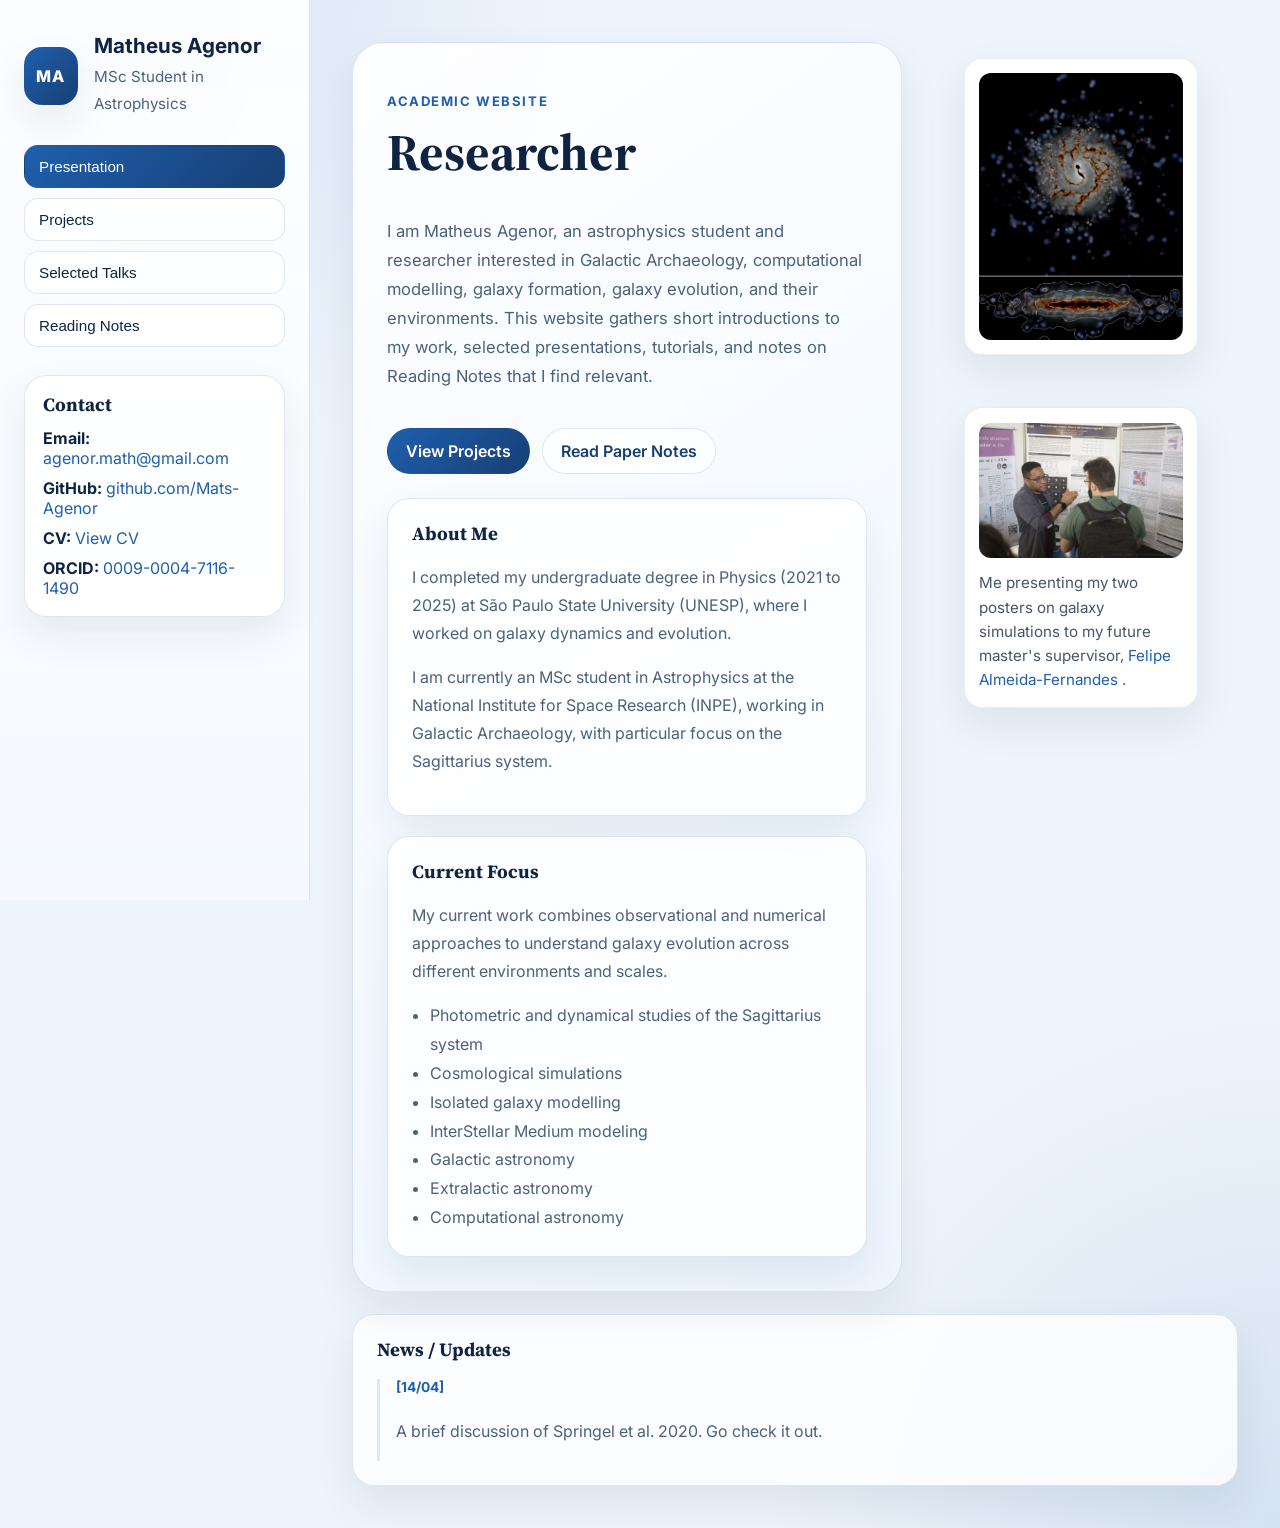
==== index.html @ 6c645b4c "index.html" ====
<!DOCTYPE html>

<html lang="en">
<head>
<meta charset="utf-8"/>
<meta content="width=device-width, initial-scale=1.0" name="viewport"/>
<title>Matheus Agenor | My Website</title>
<meta content="Academic website of Matheus Agenor: research, projects, talks, tutorials, and paper notes." name="description"/>
<link href="https://fonts.googleapis.com" rel="preconnect"/>
<link crossorigin="" href="https://fonts.gstatic.com" rel="preconnect"/>
<link href="https://fonts.googleapis.com/css2?family=Inter:wght@400;500;600;700;800&amp;family=Source+Serif+4:wght@500;600;700&amp;display=swap" rel="stylesheet"/>
<link href="style.css" rel="stylesheet"/>
<style>
    .home-figure-stack {
      display: grid;
      gap: 1.25rem;
      align-content: start;
    }

    .feature-figure {
      background: #ffffff;
      border: 1px solid rgba(15, 23, 42, 0.08);
      border-radius: 18px;
      padding: 0.9rem;
      box-shadow: 0 16px 40px rgba(15, 23, 42, 0.08);
    }

    .feature-figure img,
    .paper-figure img {
      width: 100%;
      height: auto;
      display: block;
      border-radius: 12px;
    }

    .feature-figure figcaption,
    .paper-figure figcaption {
      margin-top: 0.8rem;
      font-size: 0.95rem;
      line-height: 1.6;
      color: #475569;
    }

    .feature-figure strong,
    .paper-figure strong {
      color: #0f172a;
    }

    .card-stack {
      display: grid;
      gap: 1.25rem;
      margin-top: 1.5rem;
    }

    .hero {
      align-items: start;
    }

    .hero-text {
      display: grid;
      align-content: start;
    }

    .paper-figure {
      margin: 1rem 0 1.5rem 0;
      background: #ffffff;
      border: 1px solid rgba(15, 23, 42, 0.08);
      border-radius: 18px;
      padding: 0.9rem;
    }

    .paper-note-grid {
      display: grid;
      gap: 1rem;
      margin-top: 1rem;
    }

    .paper-note-grid .mini-note {
      padding: 1rem 1.1rem;
      border-radius: 16px;
      background: #f8fafc;
      border: 1px solid rgba(15, 23, 42, 0.08);
    }

    .paper-note-grid .mini-note h4 {
      margin-bottom: 0.35rem;
      font-size: 1rem;
    }

    .reading-queue {
      margin-top: 1.5rem;
      padding: 1.2rem 1.25rem;
      border-radius: 18px;
      background: #f8fafc;
      border: 1px solid rgba(15, 23, 42, 0.08);
    }

    .reading-queue ul {
      margin: 0.75rem 0 0 1.15rem;
    }

    .reading-queue li + li {
      margin-top: 0.45rem;
    }

    @media (max-width: 960px) {
      .home-figure-stack {
        margin-top: 1.5rem;
      }
    }
  
    .paper-figure {
      margin: 1rem auto 1.5rem;
      max-width: 50%;
    }

    .paper-figure img {
      width: 100%;
      height: auto;
      display: block;
    }

    .paper-figure figcaption {
      margin-top: 0.55rem;
      font-size: 0.83rem;
      color: var(--muted);
      line-height: 1.55;
    }

    @media (max-width: 900px) {
      .paper-figure {
        max-width: 100%;
      }
    }
</style>
</head>
<body>
<div class="site-shell">
<aside class="sidebar">
<div class="brand">
<div class="brand-mark">MA</div>
<div>
<h1>Matheus Agenor</h1>
<p class="tagline">MSc Student in Astrophysics</p>
</div>
</div>
<nav aria-label="Primary navigation" class="side-nav">
<button class="nav-link active" data-tab="home">Presentation</button>
<button class="nav-link" data-tab="projects">Projects</button>
<button class="nav-link" data-tab="talks">Selected Talks</button>
<!--
        <button class="nav-link" data-tab="tutorials">Tutorials</button>
        -->
<button class="nav-link" data-tab="Reading Notes">Reading Notes</button>
</nav>
<div class="sidebar-card">
<h3>Contact</h3>
<ul class="contact-list">
<li>
<strong>Email:</strong>
<a href="mailto:agenor.math@gmail.com">agenor.math@gmail.com</a>
</li>
<li>
<strong>GitHub:</strong>
<a href="https://github.com/Mats-Agenor" rel="noopener" target="_blank">github.com/Mats-Agenor</a>
</li>
<li>
<strong>CV:</strong>
<a href="https://drive.google.com/file/d/1F6uB24o6xT7NnqEJnRYLuzPEm368gAFy/view?usp=drive_link" rel="noopener" target="_blank">
              View CV
            </a>
</li>
<li>
<strong>ORCID:</strong>
<a href="https://orcid.org/0009-0004-7116-1490" rel="noopener" target="_blank">
              0009-0004-7116-1490
            </a>
</li>
</ul>
</div>
</aside>
<main class="content">
<section class="tab-panel active" id="home">
<div class="hero">
<div class="hero-text">
<p class="eyebrow">Academic Website</p>
<h2>Researcher</h2>
<p class="lead">
              I am Matheus Agenor, an astrophysics student and researcher interested in Galactic
              Archaeology, computational modelling, galaxy formation, galaxy evolution, and their
              environments. This website gathers short introductions to my work, selected
              presentations, tutorials, and notes on Reading Notes that I find relevant.
            </p>
<div class="hero-actions">
<a class="button" href="#projects-anchor">View Projects</a>
<a class="button secondary" href="#Reading Notes-anchor">Read Paper Notes</a>
</div>
<div class="card-stack">
<article class="card">
<h3>About Me</h3>
<p>
                  I completed my undergraduate degree in Physics (2021 to 2025) at São Paulo State
                  University (UNESP), where I worked on galaxy dynamics and evolution.
                </p>
<p>
                  I am currently an MSc student in Astrophysics at the National Institute for Space
                  Research (INPE), working in Galactic Archaeology, with particular focus on the
                  Sagittarius system.
                </p>
</article>
<article class="card">
<h3>Current Focus</h3>
<p>
                  My current work combines observational and numerical approaches to understand galaxy
                  evolution across different environments and scales.
                </p>
<ul class="bullet-list">
<li>Photometric and dynamical studies of the Sagittarius system</li>
<li>Cosmological simulations</li>
<li>Isolated galaxy modelling</li>
<li>InterStellar Medium modeling</li>
<li>Galactic astronomy</li>
<li>Extralactic astronomy</li>
<li>Computational astronomy</li>
</ul>
</article>
</div>
</div>
<div aria-label="Featured paper figures" class="home-figure-stack">
<figure class="feature-figure">
<img alt="Presentation at a scientific event." src="exibicao.png"/>
</figure>
<figure class="feature-figure">
<img alt="Presenting posters on galaxy simulations." src="eu.jpeg"/>
<figcaption>
                Me presenting my two posters on galaxy simulations to my future master's supervisor,
                <a href="https://www.astrofelipe.com/index.html" rel="noopener" target="_blank">
                  Felipe Almeida-Fernandes
                </a>.
              </figcaption>
</figure>
</div>
</div>
<article class="card full">
<h3>News / Updates</h3>
<div class="timeline">
<div class="timeline-item">
<span class="timeline-date">[14/04]</span>
<p>A brief discussion of Springel et al. 2020. Go check it out.</p>
</div>
</div></article>
</section>
<section class="tab-panel" id="projects">
<div class="section-header" id="projects-anchor">
<p class="eyebrow">Research Portfolio</p>
<h2>Projects</h2>
<p>Each project opens into a text block with a short explanation, methods, and goals.</p>
</div>
<div class="accordion">
<button class="accordion-toggle">
<span>NEW_ISM: modular ISM / star formation / feedback path</span>
<span class="plus">+</span>
</button>
<div class="accordion-panel">
<p>
              A modular implementation path for interstellar medium physics, star formation, and
              stellar feedback in large hydrodynamical simulation codes. The goal is to preserve
              legacy models while enabling a cleaner, physically motivated, and production-style
              alternative path.
            </p>
<p>
              This project involves code architecture, snapshot I/O design, chemistry and cooling
              backends, timestep consistency, MPI-safe workflows, and validation against controlled
              physical tests.
            </p>
</div>
<button class="accordion-toggle">
<span>Galaxy interaction analysis in simulations</span>
<span class="plus">+</span>
</button>
<div class="accordion-panel">
<p>
              This project focuses on the direct comparison of galaxy interactions in cosmological
              and idealized simulations, with emphasis on how orbital configuration, gas content,
              and subgrid prescriptions affect star formation histories and structural evolution.
            </p>
</div>
<button class="accordion-toggle">
<span>Photometric and chemo-dynamical study of Sagittarius</span>
<span class="plus">+</span>
</button>
<div class="accordion-panel">
<p>
              This research investigates the Sagittarius system through photometric and dynamical
              methods, connecting stellar populations, chemical trends, and orbital evolution in
              order to better understand the assembly history of the Milky Way.
            </p>
</div>
</div>
</section>
<section class="tab-panel" id="talks">
<div class="section-header">
<p class="eyebrow">Communication</p>
<h2>Selected Talks &amp; Presentations</h2>
<p>Some selected presentations related to galaxy dynamics, simulations, and astrophysical modelling.</p>
</div>
<div class="talks-list">
<article class="talk-card">
<div class="talk-meta">[2025] · [Galaxy Memoirs: Inferring their past from their present]</div>
<h3>Comparison of dark matter profiles in HSB and LSB galaxies</h3>
<p>
              In this work, I studied how dark matter is distributed in the centres of LSB and HSB
              galaxies by comparing core-cusp profiles using rotation curves and Bayesian evidence.
            </p>
</article>
<article class="talk-card">
<div class="talk-meta">[2025] · [XLVIII Reunião Anual da Sociedade Astronômica Brasileira]</div>
<h3>Minor and major mergers: When is star formation triggered?</h3>
<p>
              In this work, we performed N-body + hydro simulations seeking to isolate which
              parameters in galaxy interactions impact the star formation history, comparing
              cosmological and idealized simulations with an effective subgrid model.
            </p>
</article>
<article class="talk-card">
<div class="talk-meta">[2025] · [XLVIII Reunião Anual da Sociedade Astronômica Brasileira]</div>
<h3>Study of the Dynamic Evolution of Comet 12P/Pons-Brooks</h3>
<p>
              In this work, we simulated the orbital evolution of comet 12P, seeking to analyse
              its close encounters and isolate the chaotic behaviour associated with the dynamical system.
            </p>
</article>
<article class="talk-card">
<div class="talk-meta">[2025] · [Course]</div>
<h3>Numerical Simulations in Astrophysics</h3>
<p>
              Lectures given on the use of numerical integrators such as RK4, Leapfrog, and IAS15
              in dynamical N-body simulations applied to the Solar System and galaxies.
            </p>
</article>
</div>
</section>
<!--
      <section id="tutorials" class="tab-panel">
        <div class="section-header">
          <p class="eyebrow">Resources</p>
          <h2>Tutorials</h2>
          <p>The tutorial section includes sub-tabs so you can organize material by code or topic.</p>
        </div>

        <div class="subtabs" aria-label="Tutorial categories">
          <button class="subtab-link active" data-subtab="gadget">GADGET</button>
          <button class="subtab-link" data-subtab="arepo">Arepo</button>
          <button class="subtab-link" data-subtab="swift">SWIFT</button>
          <button class="subtab-link" data-subtab="analysis">Analysis</button>
        </div>

        <div class="subtab-panel active" id="gadget">
          <div class="tutorial-grid">
            <article class="card">
              <h3>Compiling GADGET-4</h3>
              <p>
                Add a concise guide on dependencies, compilation flags, MPI/HDF5 setup, and common build errors.
              </p>
            </article>
            <article class="card">
              <h3>IC for GADGET-4</h3>
              <p>
                Use this space to document how to use galstep to generate ICs for GADGET-4.
              </p>
            </article>
            <article class="card">
              <h3>Running a simulation</h3>
              <p>
                Use this space to document how to configure a minimal <code>param.txt</code> for GADGET-4.
              </p>
            </article>
          </div>
        </div>

        <div class="subtab-panel" id="arepo">
          <div class="tutorial-grid">
            <article class="card">
              <h3>Compiling Arepo</h3>
              <p>
                Add a concise guide on dependencies, compilation flags, MPI/HDF5 setup, and common build errors.
              </p>
            </article>
            <article class="card">
              <h3>IC for Arepo</h3>
              <p>
                Use this space to document how to use galstep to generate or modify ICs for Arepo.
              </p>
            </article>
            <article class="card">
              <h3>Running a simulation</h3>
              <p>
                Use this space to document how to configure a minimal <code>param.txt</code> for Arepo.
              </p>
            </article>
          </div>
        </div>

        <div class="subtab-panel" id="swift">
          <div class="tutorial-grid">
            <article class="card">
              <h3>Compiling SWIFT</h3>
              <p>
                Add a concise guide on dependencies, compilation flags, MPI/HDF5 setup, and common build errors.
              </p>
            </article>
            <article class="card">
              <h3>IC for SWIFT</h3>
              <p>
                Use this space to document how to use galstep to generate ICs for SWIFT.
              </p>
            </article>
            <article class="card">
              <h3>Running a simulation</h3>
              <p>
                Use this space to document how to configure a minimal <code>param.yml</code> for SWIFT.
              </p>
            </article>
          </div>
        </div>

        <div class="subtab-panel" id="analysis">
          <div class="tutorial-grid">
            <article class="card">
              <h3>Scientific plotting and diagnostics</h3>
              <p>
                Add practical notes on generating figures, validating outputs, and organizing reproducible analysis pipelines.
              </p>
            </article>
            <article class="card">
              <h3>Working with HDF5 snapshots</h3>
              <p>
                Use this area for inspection scripts, common pitfalls, and data model notes.
              </p>
            </article>
            <article class="card">
              <h3>Working with TNG simulations</h3>
              <p>
                Use this area for inspection scripts, common pitfalls, and data model notes.
              </p>
            </article>
          </div>
        </div>
      </section>
-->


<section class="tab-panel" id="Reading Notes">
  <div class="section-header" id="Reading Notes-anchor">
    <p class="eyebrow">Reading Notes</p>
    <h2>Reading Notes</h2>
    <p>
      Here I keep short notes on Reading Notes that are especially relevant to my work in
      computational astrophysics, galaxy formation, and numerical methods. The list
      starts with the most recent Reading Notes and moves downward toward the older
      foundations they build on.
    </p>
  </div>

  <div class="blog-list">

    <article class="blog-card" id="paper-jahn-2021">
      <div class="blog-date">October 2021</div>
      <h3>Real and Counterfeit Cores: How Feedback Expands Halos and Disrupts Tracers of Inner Gravitational Potential in Dwarf Galaxies</h3>
      <p class="paper-ref">
        <a href="https://arxiv.org/abs/2110.00142" target="_blank" rel="noopener">arXiv:2110.00142</a>
      </p>
      <p>
        This is one of the clearest Reading Notes in this reading list for separating agreement in
        broad galaxy-scale observables from fidelity to the actual baryonic cycle operating in
        the inner halo. Using idealized dwarf-galaxy simulations with the moving-mesh code
        AREPO, the authors show that the SMUGGLE model can generate dark-matter cores,
        whereas runs based on the older <a href="#paper-sh03-2002">Springel &amp; Hernquist (2003)</a>
        effective model remain cuspy under the same initial conditions. The main value of the
        paper is that it does not reduce the comparison to a simple “better versus worse”
        statement; instead, it asks which physical ingredients are required for a bursty,
        time-variable baryonic cycle capable of modifying the central potential.
      </p>
      <figure class="paper-figure">
        <img src="jahn2021_fig3.png" alt="Jahn et al. 2021 figure showing core diagnostics and star-formation history.">
        <figcaption>
          A representative diagnostic from Jahn et al. (2021), combining inner-slope evolution,
          core-size indicators, and star-formation history to show why stellar tracers do not
          provide a trivial one-to-one signature of cusp-core transformation.
        </figcaption>
      </figure>
      <p>
        Read after <a href="#paper-marinacci-2019">Marinacci et al. (2019)</a>,
        <a href="#paper-vogelsberger-2013">Vogelsberger et al. (2013)</a>, and
        <a href="#paper-sh03-2002">SH03</a>, this paper makes a methodological point that is
        highly relevant for subgrid work: reproducing some integrated observables does not by
        itself guarantee that the unresolved ISM and feedback cycle are being represented with
        the physical detail required for questions such as halo-core formation.
      </p>
      <a class="text-link" href="https://arxiv.org/abs/2110.00142" target="_blank" rel="noopener">Read paper</a>
    </article>

    <article class="blog-card" id="paper-gadget4-2021">
      <div class="blog-date">August 2021</div>
      <h3>Simulating Cosmic Structure Formation with the GADGET-4 Code</h3>
      <p class="paper-ref">
        <a href="https://arxiv.org/abs/2010.03567" target="_blank" rel="noopener">arXiv:2010.03567</a>
      </p>
      <p>
        GADGET-4 is best read as the modern public synthesis of the long GADGET lineage. The
        paper is not only about performance or software engineering; it also consolidates
        developments in gravity, adaptivity, time integration, parallelization, and
        hydrodynamics that emerged over nearly two decades of community use. In that sense, it
        functions both as a code paper and as a historical summary of how numerical priorities
        changed as simulations became larger and physically more ambitious.
      </p>
      <figure class="paper-figure">
        <img src="gadget4_2021_fig57.png" alt="GADGET-4 benchmark figure from the Santa Barbara cluster comparison.">
        <figcaption>
          The Santa Barbara cluster benchmark is a meaningful figure to keep because it connects
          the modern code to one of the classic community validation tests in computational
          cosmology.
        </figcaption>
      </figure>
      <p>
        In dialogue with <a href="#paper-hopkins-psph-2012">Hopkins (2012)</a>,
        <a href="#paper-gadget2-2005">GADGET-2 (2005)</a>, and
        <a href="#paper-gadget-2001">GADGET (2001)</a>, the paper is especially interesting
        because it preserves continuity with the traditional SPH lineage while also absorbing
        lessons from later critiques of mixing and contact discontinuities. For anyone working
        with public simulation codes, GADGET-4 is therefore important both technically and
        conceptually.
      </p>
      <a class="text-link" href="https://arxiv.org/abs/2010.03567" target="_blank" rel="noopener">Read paper</a>
    </article>

    <article class="blog-card" id="paper-arepo-public-2020">
      <div class="blog-date">May 2020</div>
      <h3>The Arepo Public Code Release</h3>
      <p class="paper-ref">
        <a href="https://arxiv.org/abs/1909.04667" target="_blank" rel="noopener">arXiv:1909.04667</a>
      </p>
      <p>
        This paper matters less because it introduces a new physical ingredient and more because
        it turns an influential numerical framework into a documented public platform. AREPO had
        already become central to methodological discussions after the original moving-mesh
        paper, but the public release changes the status of the method from a reference in the
        literature to a tool that can actually be adopted, tested, compared, and extended by a
        wider community.
      </p>
      <figure class="paper-figure">
        <img src="arepo_public_2020_fig2.png" alt="Diagram of the Voronoi mesh in a single domain and its connections to neighboring domains.">
        <figcaption>
          The main revolution introduced by AREPO is the use of a moving mesh, in which the domain 
          is discretized into Voronoi cells constructed from a Delaunay triangulation. 
          This approach naturally combines the advantages of Eulerian methods, such as good shock capture and spatial resolution,
          with Lagrangian properties, such as adaptivity and flow tracking.
        </figcaption>
      </figure>
      <p>
        Read after <a href="#paper-marinacci-2019">Marinacci et al. (2019)</a>,
        <a href="#paper-vogelsberger-2013">Vogelsberger et al. (2013)</a>, and
        <a href="#paper-arepo-movingmesh-2009">AREPO (2009)</a>, this paper marks the
        maturation of the moving-mesh program from numerical proposal to public research
        infrastructure. It is also an important counterpoint to the public GADGET lineage
        represented by <a href="#paper-gadget2-2005">GADGET-2</a>.
      </p>
      <a class="text-link" href="https://arxiv.org/abs/1909.04667" target="_blank" rel="noopener">Read paper</a>
    </article>

    <article class="blog-card" id="paper-marinacci-2019">
      <div class="blog-date">September 2019</div>
      <h3>Simulating the Interstellar Medium and Stellar Feedback on a Moving Mesh: Implementation and Isolated Galaxies</h3>
      <p class="paper-ref">
        <a href="https://arxiv.org/abs/1905.08806" target="_blank" rel="noopener">arXiv:1905.08806</a>
      </p>
      <p>
        This paper is especially useful because it separates two questions that are often mixed
        together in discussions of subgrid models. The first is whether a model reproduces broad
        integrated observables such as stellar-mass growth and the global star-formation
        history. The second is whether it generates an interstellar medium whose structure,
        phase distribution, and feedback cycle look physically plausible. Marinacci et al. show
        clearly that these two issues are related, but not equivalent.
      </p>
      <figure class="paper-figure">
        <img src="marinacci-2019-fig9.png" alt="Marinacci et al. 2019 comparison of ISM morphology in explicit-feedback and SH03 runs.">
        <figcaption>
          One of the most informative comparisons in the paper: the explicit-feedback model
          produces a far more structured and vertically extended ISM than the SH03 run, with
          cavities, fountains, and a much less artificially smooth gas distribution.
        </figcaption>
      </figure>
      <p>
        Read after <a href="#paper-vogelsberger-2013">Vogelsberger et al. (2013)</a>,
        <a href="#paper-hopkins-psph-2012">Hopkins (2012)</a>,
        <a href="#paper-dalla-vecchia-schaye-2012">Dalla Vecchia &amp; Schaye (2012)</a>,
        <a href="#paper-arepo-movingmesh-2009">AREPO (2009)</a>, and
        <a href="#paper-sh03-2002">SH03</a>, this paper becomes a particularly strong reference
        for the distinction between effective regulation and realistic ISM structure. A galaxy
        may evolve reasonably at the integrated level while still representing the unresolved
        gas cycle in a very different physical manner.
      </p>
      <a class="text-link" href="https://arxiv.org/abs/1905.08806" target="_blank" rel="noopener">Read paper</a>
    </article>

    <article class="blog-card" id="paper-lupi-2018">
      <div class="blog-date">August 2018</div>
      <h3>H2 Chemistry in Galaxy Simulations: an Improved Supernova Feedback Model</h3>
      <p class="paper-ref">
        <a href="https://arxiv.org/abs/1808.10184" target="_blank" rel="noopener">arXiv:1808.10184</a>
      </p>
      <p>
        This paper is especially valuable because it does not judge feedback only by its ability
        to suppress the star-formation rate. Instead, it asks what the feedback prescription
        does to the thermo-chemical state of the dense ISM, especially to the molecular phase.
        That is the correct question when the goal is not only regulation, but also a physically
        interpretable connection between feedback, cooling, and H<sub>2</sub> chemistry.
      </p>
      <figure class="paper-figure">
        <img src="lupi-2018-fig10.png" alt="Lupi et al. 2018 Kennicutt-Schmidt and depletion-time comparison for different feedback models.">
        <figcaption>
          A compact summary of the paper’s main trade-off: different feedback models can regulate
          the galaxy differently, but they also leave distinct signatures in the molecular-gas
          content and depletion times.
        </figcaption>
      </figure>
      <p>
        Read after <a href="#paper-keller-2014">Keller et al. (2014)</a>,
        <a href="#paper-dalla-vecchia-schaye-2012">Dalla Vecchia &amp; Schaye (2012)</a>, and
        <a href="#paper-stinson-2006">Stinson et al. (2006)</a>, this paper is a strong reminder
        that “good global regulation” is not sufficient by itself. A feedback model may produce
        acceptable integrated behaviour while distorting the cold molecular phase in ways that
        are hard to interpret physically.
      </p>
      <a class="text-link" href="https://arxiv.org/abs/1808.10184" target="_blank" rel="noopener">Read paper</a>
    </article>

    <article class="blog-card" id="paper-keller-2014">
      <div class="blog-date">May 2014</div>
      <h3>A Superbubble Feedback Model for Galaxy Simulations</h3>
      <p class="paper-ref">
        <a href="https://arxiv.org/abs/1405.2625" target="_blank" rel="noopener">arXiv:1405.2625</a>
      </p>
      <p>
        Keller et al. push the feedback discussion beyond isolated supernova events and toward
        clustered stellar feedback, emphasizing that unresolved feedback regions should not be
        treated as single-phase parcels. The superbubble model is attractive because it tries to
        preserve the hot interior and the evaporation of colder material into that bubble,
        rather than relying on a purely artificial cooling switch.
      </p>
      <figure class="paper-figure">
        <img src="keller-2014-fig12.png" alt="Keller et al. 2014 Kennicutt-Schmidt comparison for the superbubble model.">
        <figcaption>
          A representative diagnostic from Keller et al. (2014): the superbubble model is not
          only morphologically appealing, but also moves the simulated disc toward a more
          realistic star-formation law.
        </figcaption>
      </figure>
      <p>
        Read after <a href="#paper-dalla-vecchia-schaye-2012">Dalla Vecchia &amp; Schaye (2012)</a>,
        <a href="#paper-stinson-2006">Stinson et al. (2006)</a>, and
        <a href="#paper-sh03-2002">SH03</a>, this paper is best understood as a phase-structure
        paper. Its main point is that the unresolved hot bubble should retain physical meaning,
        because that hot phase is central to how feedback vents out of the disc and regulates
        star formation.
      </p>
      <a class="text-link" href="https://arxiv.org/abs/1405.2625" target="_blank" rel="noopener">Read paper</a>
    </article>

    <article class="blog-card" id="paper-vogelsberger-2013">
      <div class="blog-date">December 2013</div>
      <h3>A Model for Cosmological Simulations of Galaxy Formation Physics</h3>
      <p class="paper-ref">
        <a href="https://arxiv.org/abs/1305.2913" target="_blank" rel="noopener">arXiv:1305.2913</a>
      </p>
      <p>
        Vogelsberger et al. present a galaxy-formation model built for cosmological simulations
        with a modern hydrodynamical solver, combining radiative cooling, enrichment, stellar
        feedback, black-hole growth, and AGN feedback in a unified framework. What makes the
        paper especially useful is that it does not present the model only as a technical recipe;
        it evaluates the resulting galaxy population against a broad suite of observables.
      </p>
      <figure class="paper-figure">
        <img src="vogelsberger2013_fig7.png" alt="Vogelsberger et al. 2013 stellar-mass-halo-mass relation figure.">
        <figcaption>
          One of the key validation figures in the paper: the stellar-mass–halo-mass relation
          changes substantially once the full feedback model is activated, showing why this work
          became so important for the later Illustris lineage.
        </figcaption>
      </figure>
      <p>
        Read after <a href="#paper-arepo-movingmesh-2009">AREPO (2009)</a>,
        <a href="#paper-gadget2-2005">GADGET-2 (2005)</a>, and
        <a href="#paper-sh03-2002">SH03</a>, this paper illustrates a broader shift in the
        field: from effective star-formation regulation alone toward larger, more modular
        galaxy-formation frameworks calibrated against several observables at once.
      </p>
      <a class="text-link" href="https://arxiv.org/abs/1305.2913" target="_blank" rel="noopener">Read paper</a>
    </article>

    <article class="blog-card" id="paper-hopkins-psph-2012">
      <div class="blog-date">June 2012</div>
      <h3>A General Class of Lagrangian Smoothed Particle Hydrodynamics Methods and Implications for Fluid Mixing Problems</h3>
      <p class="paper-ref">
        <a href="https://arxiv.org/abs/1206.5006" target="_blank" rel="noopener">arXiv:1206.5006</a>
      </p>
      <p>
        This paper is one of the key responses to the criticism that traditional SPH
        formulations have difficulty with fluid mixing, contact discontinuities, and some
        instability problems. Rather than abandoning SPH, Hopkins derives a broader
        Lagrangian framework that preserves conservation while improving the treatment of
        interfaces. It is therefore important not only for the results it produces, but also
        for the way it reconstructs the equations themselves.
      </p>
      <figure class="paper-figure">
        <img src="hopkins2012_fig6.png" alt="Hopkins 2012 Kelvin-Helmholtz comparison illustrating pressure-entropy SPH.">
        <figcaption>
          A representative Kelvin–Helmholtz comparison, included because it directly visualizes
          the mixing problem that motivated pressure-entropy SPH.
        </figcaption>
      </figure>
      <p>
        Read after <a href="#paper-arepo-movingmesh-2009">AREPO (2009)</a> and
        <a href="#paper-gadget2-2005">GADGET-2 (2005)</a>, this paper is best seen as a
        methodological answer to the growing realization that some “physical” differences
        between galaxy simulations could in fact originate in the hydrodynamical formulation
        itself. It is interesting to note that, as early as 2001, Volker Springel and collaborators 
        had discussed the possibility of using this methodology to solve hydrodynamic equations (<a href="#paper-gadget-2001">Springel et al (2001); 
        however, it was only in 2009 that it became feasible to implement a complete code based on this concept.
      </p>
      <a class="text-link" href="https://arxiv.org/abs/1206.5006" target="_blank" rel="noopener">Read paper</a>
    </article>

    <article class="blog-card" id="paper-dalla-vecchia-schaye-2012">
      <div class="blog-date">March 2012</div>
      <h3>Simulating Galactic Outflows with Thermal Supernova Feedback</h3>
      <p class="paper-ref">
        <a href="https://arxiv.org/abs/1203.5667" target="_blank" rel="noopener">arXiv:1203.5667</a>
      </p>
      <p>
        This is one of the cleanest Reading Notes in the feedback literature because it identifies the
        numerical problem with unusual precision. Thermal feedback often fails not because
        thermal energy is intrinsically unphysical, but because the injected energy is spread
        over too much mass. The resulting temperature jump is too small, the cooling time is
        too short, and the feedback energy is radiated away before it can do dynamical work.
      </p>
      <figure class="paper-figure">
        <img src="dalla-vecchia-schaye-2012-fig1.png" alt="Dalla Vecchia and Schaye 2012 figure comparing sound-crossing and cooling times after heating.">
        <figcaption>
          The conceptual core of the paper: the comparison between sound-crossing and cooling
          times shows when thermal feedback can convert injected energy into motion instead of
          losing it immediately to radiation.
        </figcaption>
      </figure>
      <p>
        Read after <a href="#paper-gadget2-2005">GADGET-2 (2005)</a> and
        <a href="#paper-sh03-2002">SH03</a>, this paper remains a foundational reference for
        making thermal feedback numerically viable without turning cooling off by hand. Even
        when one prefers mechanical or multiphase approaches, it is still essential for
        understanding why naive thermal injection so often fails.
      </p>
      <a class="text-link" href="https://arxiv.org/abs/1203.5667" target="_blank" rel="noopener">Read paper</a>
    </article>

    <article class="blog-card" id="paper-code-comparison-2011">
      <div class="blog-date">June 2011</div>
      <h3>Comparisons of Different Codes for Galactic N-body Simulations</h3>
      <p class="paper-ref">Athanassoula et al. 2011, <em>A&amp;A</em>, 531, A120</p>
      <p>
        Although this paper is focused on gravity solvers and pure N-body applications rather
        than baryonic subgrid physics, it is very useful for placing widely used astrophysical
        codes in a broader numerical ecosystem. The comparison is valuable precisely because it
        asks not only whether different methods can run, but how they differ in memory use,
        timing, scaling, and dynamical accuracy for the same class of problems.
      </p>
      <figure class="paper-figure">
        <img src="athanassoula2011_fig8.png" alt="Athanassoula et al. 2011 comparison figure for galactic N-body codes.">
        <figcaption>
          A representative code-comparison diagnostic, emphasizing that different numerical
          architectures should be compared through force and phase-space behaviour, not only by
          visual morphology.
        </figcaption>
      </figure>
      <p>
        Read after <a href="#paper-gadget2-2005">GADGET-2 (2005)</a> and
        <a href="#paper-gadget-2001">GADGET (2001)</a>, this paper reinforces an important
        practical point: before comparing subgrid physics, one often has to ask whether the
        underlying code architecture is well suited to the scientific problem in the first place.
      </p>
    </article>

    <article class="blog-card" id="paper-arepo-movingmesh-2009">
      <div class="blog-date">October 2009</div>
      <h3>E pur si muove: Galilean-invariant Cosmological Hydrodynamical Simulations on a Moving Mesh</h3>
      <p class="paper-ref">
        <a href="https://arxiv.org/abs/0901.4107" target="_blank" rel="noopener">arXiv:0901.4107</a>
      </p>
      <p>
        This paper is one of the major turning points in computational hydrodynamics for
        astrophysics. Springel proposes a moving-mesh finite-volume method based on a Voronoi
        tessellation and a Godunov scheme, with the explicit goal of combining the adaptivity of
        Lagrangian methods with the shock-capturing strengths of Eulerian approaches. The paper
        is motivated by limitations that had become increasingly visible in both traditional SPH
        and fixed-grid methods.
      </p>
      <figure class="paper-figure">
        <img src="springel2010_arepo_fig34.png" alt="Springel 2009 AREPO Kelvin-Helmholtz comparison.">
        <figcaption>
          The classic Kelvin–Helmholtz comparison from the original AREPO paper, still one of
          the clearest visual demonstrations of why moving-mesh methods attracted so much
          attention.
        </figcaption>
      </figure>
      <p>
        Read after <a href="#paper-gadget2-2005">GADGET-2 (2005)</a> and
        <a href="#paper-sh03-2002">SH03</a>, this paper is important because it changes the
        solver itself, and therefore changes the context in which later discussions of galaxy
        formation and subgrid realism must be interpreted.
      </p>
      <a class="text-link" href="https://arxiv.org/abs/0901.4107" target="_blank" rel="noopener">Read paper</a>
    </article>

    <article class="blog-card" id="paper-stinson-2006">
      <div class="blog-date">February 2006</div>
      <h3>Star Formation and Feedback in Smoothed Particle Hydrodynamic Simulations I: Isolated Galaxies</h3>
      <p class="paper-ref">
        <a href="https://arxiv.org/abs/astro-ph/0602350" target="_blank" rel="noopener">arXiv:astro-ph/0602350</a>
      </p>
      <p>
        This paper is a classic because it helped define the blastwave-feedback style that
        became highly influential in SPH galaxy simulations. The preferred model does not merely
        inject stronger feedback in an arbitrary sense; it temporarily suppresses cooling inside
        the unresolved remnant, motivated by Sedov–Taylor and snowplow evolution, so that the
        feedback remains dynamically important for long enough to alter the disc.
      </p>
      <figure class="paper-figure">
        <img src="stinson-2006-fig19.png" alt="Stinson et al. 2006 isolated galaxy morphology under blastwave feedback.">
        <figcaption>
          A representative morphology comparison showing the practical impact of the blastwave
          model: the disc becomes more structured, turbulent, and vertically extended than in
          weaker local-feedback runs.
        </figcaption>
      </figure>
      <p>
        Read after <a href="#paper-gadget2-2005">GADGET-2 (2005)</a> and
        <a href="#paper-sh03-2002">SH03</a>, this paper is best understood as a historically
        successful workaround for unresolved remnant evolution. Later work would question the
        physical cost of the imposed cooling shutoff, but this paper remains fundamental for
        understanding why that family of models became so widely used.
      </p>
      <a class="text-link" href="https://arxiv.org/abs/astro-ph/0602350" target="_blank" rel="noopener">Read paper</a>
    </article>

    <article class="blog-card" id="paper-gadget2-2005">
      <div class="blog-date">May 2005</div>
      <h3>The Cosmological Simulation Code GADGET-2</h3>
      <p class="paper-ref">
        <a href="https://arxiv.org/abs/astro-ph/0505010" target="_blank" rel="noopener">arXiv:astro-ph/0505010</a>
      </p>
      <p>
        GADGET-2 marks the consolidation of the GADGET family into one of the most widely used
        public codes in cosmological simulation work. The paper presents a massively parallel
        TreeSPH code with adaptive time-stepping, TreePM gravity, and an entropy-conserving SPH
        formulation. Beyond performance, what made the code so influential is that it provided a
        scalable public framework that could host a very broad range of physical modules.
      </p>
      <figure class="paper-figure">
        <img src="gadget2_2005_fig16.png" alt="GADGET-2 hydrodynamic test figure.">
        <figcaption>
          A representative hydrodynamic test from GADGET-2, useful because it shows that the
          code’s importance went well beyond gravity-only cosmological applications.
        </figcaption>
      </figure>
      <p>
        Read after <a href="#paper-sh03-2002">SH03</a> and
        <a href="#paper-gadget-2001">GADGET (2001)</a>, this paper can be seen as the point
        where a promising numerical platform became the standard technical home for a large
        fraction of later galaxy-formation modeling.
      </p>
      <a class="text-link" href="https://arxiv.org/abs/astro-ph/0505010" target="_blank" rel="noopener">Read paper</a>
    </article>

    <article class="blog-card" id="paper-sh03-2002">
      <div class="blog-date">June 2002</div>
      <h3>Cosmological SPH Simulations: A Hybrid Multi-phase Model for Star Formation</h3>
      <p class="paper-ref">
        <a href="https://arxiv.org/abs/astro-ph/0206393" target="_blank" rel="noopener">arXiv:astro-ph/0206393</a>
      </p>
      <p>
        Springel and Hernquist introduce one of the most influential effective models for the
        unresolved interstellar medium in cosmological simulations. Star-forming gas is treated
        as a hybrid multiphase medium in which cold clouds, hot ambient gas, cooling,
        supernova heating, evaporation, enrichment, and winds are coupled through a subgrid
        equilibrium framework. Its importance lies in providing a practical way to model star
        formation and feedback when the true small-scale ISM structure is far below the
        numerical resolution.
      </p>
      <figure class="paper-figure">
        <img src="springel_hernquist2003_fig1.png" alt="Springel and Hernquist 2003 effective multiphase model diagram.">
        <figcaption>
          The effective multiphase construction at the heart of SH03: above the density
          threshold, unresolved star-forming gas is replaced by a pressurized equilibrium model
          coupled to a star-formation law.
        </figcaption>
      </figure>
      <p>
        Built on the computational framework established by <a href="#paper-gadget-2001">GADGET
        (2001)</a>, SH03 became foundational because it showed how an effective ISM model could
        deliver self-regulated star formation in large cosmological runs. It is exactly this
        success, however, that later made it such an important target of critique in Reading Notes
        concerned with burstiness, multiphase structure, and feedback realism.
      </p>
      <a class="text-link" href="https://arxiv.org/abs/astro-ph/0206393" target="_blank" rel="noopener">Read paper</a>
    </article>

    <article class="blog-card" id="paper-gadget-2001">
      <div class="blog-date">May 2001</div>
      <h3>GADGET: A Code for Collisionless and Gasdynamical Cosmological Simulations</h3>
      <p class="paper-ref">
        <a href="https://arxiv.org/abs/astro-ph/0003162" target="_blank" rel="noopener">arXiv:astro-ph/0003162</a>
      </p>
      <p>
        This is the natural starting point of the sequence. Springel, Yoshida, and White
        present GADGET as a public Tree+SPH code designed for cosmological structure formation
        and interacting galaxies, combining collisionless N-body dynamics and gas hydrodynamics
        in a massively parallel framework. The emphasis on adaptive timesteps, dynamic range,
        and public release was historically important because it helped define what a modern
        community code in computational cosmology could look like.
      </p>
      <figure class="paper-figure">
        <img src="gadget2001_fig11.png" alt="GADGET 2001 scaling and performance figure.">
        <figcaption>
          A representative scaling result from the first GADGET paper, included because
          parallel performance was already a central design concern in the code’s earliest
          public formulation.
        </figcaption>
      </figure>
      <p>
        In retrospect, this paper is valuable not only for its algorithms, but because it
        establishes the platform on top of which much of the later story unfolds. In that
        sense, GADGET (2001) is less a final answer than the opening chapter of a long
        numerical lineage in galaxy-formation simulations.
      </p>
      <a class="text-link" href="https://arxiv.org/abs/astro-ph/0003162" target="_blank" rel="noopener">Read paper</a>
    </article>

  </div>
</section></main>
</div>
<script src="script.js"></script>
</body>
</html>
---- style.css ----
:root {
  --bg: #eef4fb;
  --surface: rgba(255, 255, 255, 0.82);
  --surface-strong: #ffffff;
  --border: rgba(18, 57, 112, 0.12);
  --text: #102441;
  --muted: #4c617c;
  --accent: #1f5fae;
  --accent-deep: #173f74;
  --accent-soft: #dbe9fb;
  --shadow: 0 18px 40px rgba(16, 36, 65, 0.08);
  --radius: 22px;
  --radius-sm: 16px;
}

*,
*::before,
*::after {
  box-sizing: border-box;
}

html {
  scroll-behavior: smooth;
}

body {
  margin: 0;
  font-family: "Inter", Arial, sans-serif;
  color: var(--text);
  background:
    radial-gradient(circle at top left, rgba(62, 122, 207, 0.18), transparent 28%),
    radial-gradient(circle at bottom right, rgba(31, 95, 174, 0.12), transparent 26%),
    var(--bg);
}

h1, h2, h3 {
  margin-top: 0;
  line-height: 1.15;
}

h2, h3 {
  font-family: "Source Serif 4", Georgia, serif;
}

p {
  color: var(--muted);
  line-height: 1.75;
}

a {
  color: var(--accent);
  text-decoration: none;
}

.site-shell {
  display: grid;
  grid-template-columns: 310px 1fr;
  min-height: 100vh;
}

.sidebar {
  position: sticky;
  top: 0;
  align-self: start;
  height: 100vh;
  padding: 34px 24px;
  border-right: 1px solid var(--border);
  background: linear-gradient(180deg, rgba(255,255,255,0.92), rgba(245,250,255,0.9));
  backdrop-filter: blur(18px);
}

.brand {
  display: flex;
  gap: 16px;
  align-items: center;
  margin-bottom: 28px;
}

.brand-mark {
  width: 58px;
  height: 58px;
  border-radius: 18px;
  display: grid;
  place-items: center;
  background: linear-gradient(135deg, var(--accent), var(--accent-deep));
  color: white;
  font-weight: 800;
  letter-spacing: 0.06em;
  box-shadow: var(--shadow);
}

.brand h1 {
  font-size: 1.3rem;
  margin-bottom: 6px;
}

.tagline {
  margin: 0;
  font-size: 0.95rem;
}

.side-nav {
  display: grid;
  gap: 10px;
  margin-bottom: 28px;
}

.nav-link, .subtab-link {
  border: 1px solid var(--border);
  background: rgba(255,255,255,0.72);
  color: var(--text);
  padding: 12px 14px;
  border-radius: 14px;
  text-align: left;
  cursor: pointer;
  font-size: 0.95rem;
  transition: 0.2s ease;
}

.nav-link:hover, .subtab-link:hover {
  transform: translateY(-1px);
  border-color: rgba(31, 95, 174, 0.24);
}

.nav-link.active, .subtab-link.active {
  background: linear-gradient(135deg, var(--accent), var(--accent-deep));
  color: white;
  border-color: transparent;
}

.sidebar-card,
.sidebar-note,
.card,
.hero-card,
.talk-card,
.blog-card {
  background: var(--surface);
  border: 1px solid var(--border);
  border-radius: var(--radius);
  box-shadow: var(--shadow);
}

.sidebar-card,
.sidebar-note {
  padding: 18px;
  margin-bottom: 16px;
}

.sidebar-card h3,
.sidebar-note h3 {
  margin-bottom: 12px;
}

.contact-list {
  list-style: none;
  margin: 0;
  padding: 0;
  display: grid;
  gap: 10px;
}

.content {
  padding: 42px;
}

.tab-panel {
  display: none;
  animation: fadeUp 0.35s ease;
}

.tab-panel.active {
  display: block;
}

.hero {
  display: grid;
  grid-template-columns: 1.4fr 0.8fr;
  gap: 22px;
  align-items: stretch;
}

.hero-text {
  background: linear-gradient(145deg, rgba(255,255,255,0.92), rgba(237,245,255,0.92));
  border: 1px solid var(--border);
  border-radius: 32px;
  padding: 34px;
  box-shadow: var(--shadow);
}

.hero h2 {
  font-size: clamp(2rem, 4vw, 3.35rem);
  margin-bottom: 18px;
}

.lead {
  font-size: 1.04rem;
  max-width: 64ch;
}

.hero-card {
  padding: 28px;
}

.hero-card ul,
.bullet-list {
  margin: 0;
  padding-left: 18px;
  color: var(--muted);
  line-height: 1.8;
}

.eyebrow {
  margin-bottom: 10px;
  font-size: 0.82rem;
  text-transform: uppercase;
  letter-spacing: 0.12em;
  font-weight: 700;
  color: var(--accent);
}

.hero-actions {
  display: flex;
  gap: 12px;
  flex-wrap: wrap;
  margin-top: 20px;
}

.button {
  display: inline-flex;
  align-items: center;
  justify-content: center;
  border-radius: 999px;
  padding: 12px 18px;
  background: linear-gradient(135deg, var(--accent), var(--accent-deep));
  color: white;
  font-weight: 600;
  border: 1px solid transparent;
}

.button.secondary {
  background: rgba(255,255,255,0.78);
  color: var(--accent-deep);
  border-color: var(--border);
}

.grid.two {
  display: grid;
  grid-template-columns: repeat(2, minmax(0, 1fr));
  gap: 22px;
  margin-top: 22px;
}

.card,
.talk-card,
.blog-card {
  padding: 24px;
}

.card.full {
  margin-top: 22px;
}

.section-header {
  margin-bottom: 22px;
}

.timeline {
  display: grid;
  gap: 14px;
}

.timeline-item {
  display: grid;
  gap: 6px;
  padding-left: 16px;
  border-left: 3px solid var(--accent-soft);
}

.timeline-date,
.talk-meta,
.blog-date {
  font-size: 0.86rem;
  font-weight: 700;
  color: var(--accent);
}

.accordion {
  display: grid;
  gap: 14px;
}

.accordion-toggle {
  width: 100%;
  border: 1px solid var(--border);
  background: linear-gradient(180deg, rgba(255,255,255,0.92), rgba(243,248,255,0.92));
  color: var(--text);
  padding: 18px 20px;
  border-radius: var(--radius-sm);
  display: flex;
  justify-content: space-between;
  align-items: center;
  text-align: left;
  cursor: pointer;
  font-size: 1rem;
  font-weight: 600;
  box-shadow: var(--shadow);
}

.accordion-toggle .plus {
  font-size: 1.4rem;
  color: var(--accent);
}

.accordion-panel {
  display: none;
  padding: 0 18px 6px 18px;
  margin-top: -6px;
}

.accordion-panel.open {
  display: block;
}

.talks-list,
.blog-list {
  display: grid;
  gap: 18px;
}

.subtabs {
  display: flex;
  flex-wrap: wrap;
  gap: 10px;
  margin-bottom: 18px;
}

.subtab-panel {
  display: none;
}

.subtab-panel.active {
  display: block;
}

.tutorial-grid {
  display: grid;
  grid-template-columns: repeat(2, minmax(0, 1fr));
  gap: 18px;
}

.text-link {
  font-weight: 600;
}

@keyframes fadeUp {
  from {
    opacity: 0;
    transform: translateY(8px);
  }
  to {
    opacity: 1;
    transform: translateY(0);
  }
}

@media (max-width: 1080px) {
  .site-shell {
    grid-template-columns: 1fr;
  }

  .sidebar {
    position: static;
    height: auto;
    border-right: none;
    border-bottom: 1px solid var(--border);
  }

  .hero,
  .grid.two,
  .tutorial-grid {
    grid-template-columns: 1fr;
  }
}

@media (max-width: 720px) {
  .content {
    padding: 20px;
  }

  .hero-text,
  .hero-card,
  .card,
  .talk-card,
  .blog-card {
    padding: 20px;
  }

  .hero h2 {
    font-size: 2rem;
  }
}
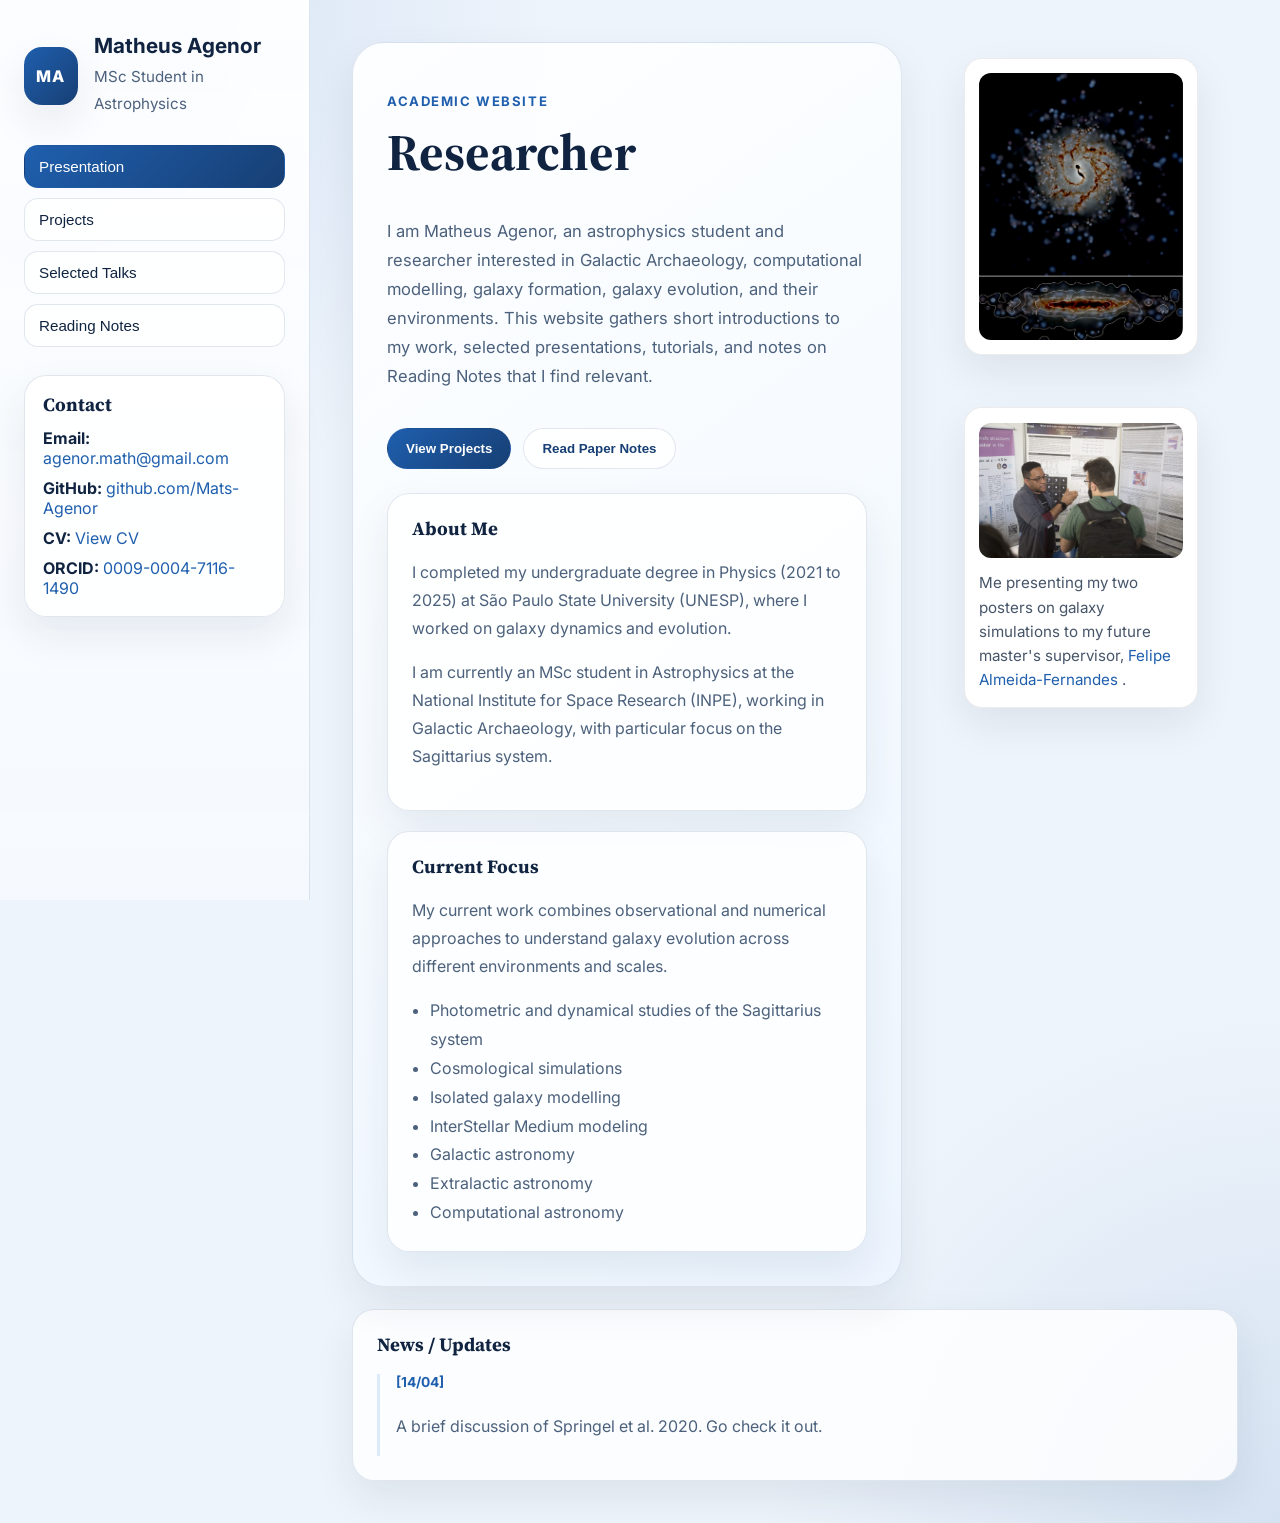
==== commit 54b22894: "Update index.html" ====
--- a/index.html
+++ b/index.html
@@ -151,7 +151,7 @@
 <!--
         <button class="nav-link" data-tab="tutorials">Tutorials</button>
         -->
-<button class="nav-link" data-tab="Reading Notes">Reading Notes</button>
+<button class="nav-link" data-tab="reading-notes">Reading Notes</button>
 </nav>
 <div class="sidebar-card">
 <h3>Contact</h3>
@@ -192,8 +192,8 @@
               presentations, tutorials, and notes on Reading Notes that I find relevant.
             </p>
 <div class="hero-actions">
-<a class="button" href="#projects-anchor">View Projects</a>
-<a class="button secondary" href="#Reading Notes-anchor">Read Paper Notes</a>
+<button class="button" type="button" onclick="document.querySelector('.side-nav .nav-link[data-tab=&quot;projects&quot;]').click();">View Projects</button>
+<button class="button secondary" type="button" onclick="document.querySelector('.side-nav .nav-link[data-tab=&quot;reading-notes&quot;]').click();">Read Paper Notes</button>
 </div>
 <div class="card-stack">
 <article class="card">
@@ -254,11 +254,10 @@
 <div class="section-header" id="projects-anchor">
 <p class="eyebrow">Research Portfolio</p>
 <h2>Projects</h2>
-<p>Each project opens into a text block with a short explanation, methods, and goals.</p>
 </div>
 <div class="accordion">
 <button class="accordion-toggle">
-<span>NEW_ISM: modular ISM / star formation / feedback path</span>
+<span>NewISM</span>
 <span class="plus">+</span>
 </button>
 <div class="accordion-panel">
@@ -275,7 +274,7 @@
             </p>
 </div>
 <button class="accordion-toggle">
-<span>Galaxy interaction analysis in simulations</span>
+<span>Galaxy interaction in simulations</span>
 <span class="plus">+</span>
 </button>
 <div class="accordion-panel">
@@ -449,9 +448,8 @@
       </section>
 -->
 
-
-<section class="tab-panel" id="Reading Notes">
-  <div class="section-header" id="Reading Notes-anchor">
+<section class="tab-panel" id="reading-notes">
+  <div class="section-header" id="reading-notes-anchor">
     <p class="eyebrow">Reading Notes</p>
     <h2>Reading Notes</h2>
     <p>
@@ -724,8 +722,8 @@
         <a href="#paper-gadget2-2005">GADGET-2 (2005)</a>, this paper is best seen as a
         methodological answer to the growing realization that some “physical” differences
         between galaxy simulations could in fact originate in the hydrodynamical formulation
-        itself. It is interesting to note that, as early as 2001, Volker Springel and collaborators 
-        had discussed the possibility of using this methodology to solve hydrodynamic equations (<a href="#paper-gadget-2001">Springel et al (2001); 
+        itself. It is interesting to note that, as early as 2001, Volker Springel and collaborators
+        had discussed the possibility of using this methodology to solve hydrodynamic equations (<a href="#paper-gadget-2001">Springel et al (2001)</a>);
         however, it was only in 2009 that it became feasible to implement a complete code based on this concept.
       </p>
       <a class="text-link" href="https://arxiv.org/abs/1206.5006" target="_blank" rel="noopener">Read paper</a>
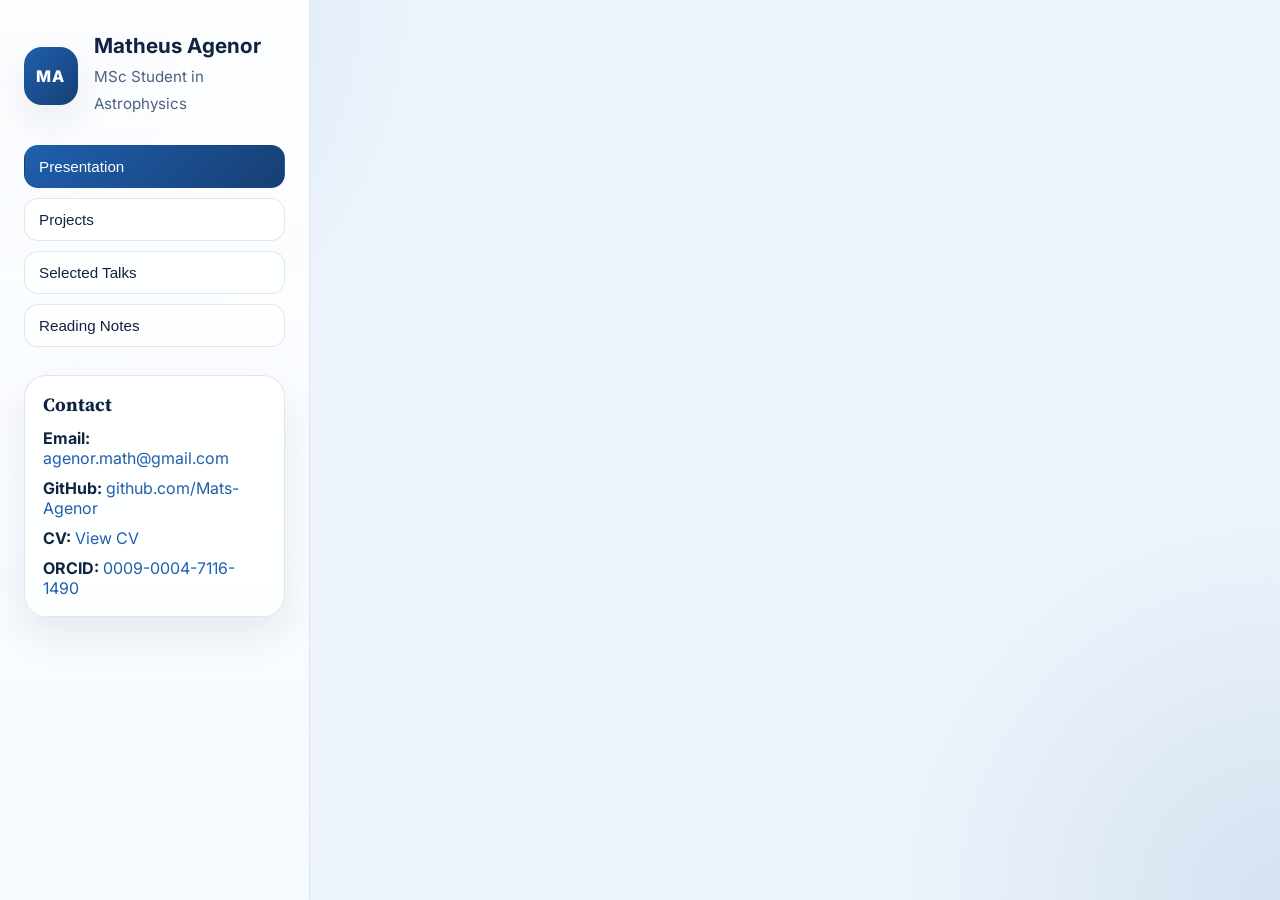
==== commit 04662f5a: "Add files via upload" ====
--- a/index.html
+++ b/index.html
@@ -180,770 +180,8 @@
 </div>
 </aside>
 <main class="content">
-<section class="tab-panel active" id="home">
-<div class="hero">
-<div class="hero-text">
-<p class="eyebrow">Academic Website</p>
-<h2>Researcher</h2>
-<p class="lead">
-              I am Matheus Agenor, an astrophysics student and researcher interested in Galactic
-              Archaeology, computational modelling, galaxy formation, galaxy evolution, and their
-              environments. This website gathers short introductions to my work, selected
-              presentations, tutorials, and notes on Reading Notes that I find relevant.
-            </p>
-<div class="hero-actions">
-<button class="button" type="button" onclick="document.querySelector('.side-nav .nav-link[data-tab=&quot;projects&quot;]').click();">View Projects</button>
-<button class="button secondary" type="button" onclick="document.querySelector('.side-nav .nav-link[data-tab=&quot;reading-notes&quot;]').click();">Read Paper Notes</button>
-</div>
-<div class="card-stack">
-<article class="card">
-<h3>About Me</h3>
-<p>
-                  I completed my undergraduate degree in Physics (2021 to 2025) at São Paulo State
-                  University (UNESP), where I worked on galaxy dynamics and evolution.
-                </p>
-<p>
-                  I am currently an MSc student in Astrophysics at the National Institute for Space
-                  Research (INPE), working in Galactic Archaeology, with particular focus on the
-                  Sagittarius system.
-                </p>
-</article>
-<article class="card">
-<h3>Current Focus</h3>
-<p>
-                  My current work combines observational and numerical approaches to understand galaxy
-                  evolution across different environments and scales.
-                </p>
-<ul class="bullet-list">
-<li>Photometric and dynamical studies of the Sagittarius system</li>
-<li>Cosmological simulations</li>
-<li>Isolated galaxy modelling</li>
-<li>InterStellar Medium modeling</li>
-<li>Galactic astronomy</li>
-<li>Extralactic astronomy</li>
-<li>Computational astronomy</li>
-</ul>
-</article>
-</div>
-</div>
-<div aria-label="Featured paper figures" class="home-figure-stack">
-<figure class="feature-figure">
-<img alt="Presentation at a scientific event." src="exibicao.png"/>
-</figure>
-<figure class="feature-figure">
-<img alt="Presenting posters on galaxy simulations." src="eu.jpeg"/>
-<figcaption>
-                Me presenting my two posters on galaxy simulations to my future master's supervisor,
-                <a href="https://www.astrofelipe.com/index.html" rel="noopener" target="_blank">
-                  Felipe Almeida-Fernandes
-                </a>.
-              </figcaption>
-</figure>
-</div>
-</div>
-<article class="card full">
-<h3>News / Updates</h3>
-<div class="timeline">
-<div class="timeline-item">
-<span class="timeline-date">[14/04]</span>
-<p>A brief discussion of Springel et al. 2020. Go check it out.</p>
-</div>
-</div></article>
-</section>
-<section class="tab-panel" id="projects">
-<div class="section-header" id="projects-anchor">
-<p class="eyebrow">Research Portfolio</p>
-<h2>Projects</h2>
-</div>
-<div class="accordion">
-<button class="accordion-toggle">
-<span>NewISM</span>
-<span class="plus">+</span>
-</button>
-<div class="accordion-panel">
-<p>
-              A modular implementation path for interstellar medium physics, star formation, and
-              stellar feedback in large hydrodynamical simulation codes. The goal is to preserve
-              legacy models while enabling a cleaner, physically motivated, and production-style
-              alternative path.
-            </p>
-<p>
-              This project involves code architecture, snapshot I/O design, chemistry and cooling
-              backends, timestep consistency, MPI-safe workflows, and validation against controlled
-              physical tests.
-            </p>
-</div>
-<button class="accordion-toggle">
-<span>Galaxy interaction in simulations</span>
-<span class="plus">+</span>
-</button>
-<div class="accordion-panel">
-<p>
-              This project focuses on the direct comparison of galaxy interactions in cosmological
-              and idealized simulations, with emphasis on how orbital configuration, gas content,
-              and subgrid prescriptions affect star formation histories and structural evolution.
-            </p>
-</div>
-<button class="accordion-toggle">
-<span>Photometric and chemo-dynamical study of Sagittarius</span>
-<span class="plus">+</span>
-</button>
-<div class="accordion-panel">
-<p>
-              This research investigates the Sagittarius system through photometric and dynamical
-              methods, connecting stellar populations, chemical trends, and orbital evolution in
-              order to better understand the assembly history of the Milky Way.
-            </p>
-</div>
-</div>
-</section>
-<section class="tab-panel" id="talks">
-<div class="section-header">
-<p class="eyebrow">Communication</p>
-<h2>Selected Talks &amp; Presentations</h2>
-<p>Some selected presentations related to galaxy dynamics, simulations, and astrophysical modelling.</p>
-</div>
-<div class="talks-list">
-<article class="talk-card">
-<div class="talk-meta">[2025] · [Galaxy Memoirs: Inferring their past from their present]</div>
-<h3>Comparison of dark matter profiles in HSB and LSB galaxies</h3>
-<p>
-              In this work, I studied how dark matter is distributed in the centres of LSB and HSB
-              galaxies by comparing core-cusp profiles using rotation curves and Bayesian evidence.
-            </p>
-</article>
-<article class="talk-card">
-<div class="talk-meta">[2025] · [XLVIII Reunião Anual da Sociedade Astronômica Brasileira]</div>
-<h3>Minor and major mergers: When is star formation triggered?</h3>
-<p>
-              In this work, we performed N-body + hydro simulations seeking to isolate which
-              parameters in galaxy interactions impact the star formation history, comparing
-              cosmological and idealized simulations with an effective subgrid model.
-            </p>
-</article>
-<article class="talk-card">
-<div class="talk-meta">[2025] · [XLVIII Reunião Anual da Sociedade Astronômica Brasileira]</div>
-<h3>Study of the Dynamic Evolution of Comet 12P/Pons-Brooks</h3>
-<p>
-              In this work, we simulated the orbital evolution of comet 12P, seeking to analyse
-              its close encounters and isolate the chaotic behaviour associated with the dynamical system.
-            </p>
-</article>
-<article class="talk-card">
-<div class="talk-meta">[2025] · [Course]</div>
-<h3>Numerical Simulations in Astrophysics</h3>
-<p>
-              Lectures given on the use of numerical integrators such as RK4, Leapfrog, and IAS15
-              in dynamical N-body simulations applied to the Solar System and galaxies.
-            </p>
-</article>
-</div>
-</section>
-<!--
-      <section id="tutorials" class="tab-panel">
-        <div class="section-header">
-          <p class="eyebrow">Resources</p>
-          <h2>Tutorials</h2>
-          <p>The tutorial section includes sub-tabs so you can organize material by code or topic.</p>
-        </div>
-
-        <div class="subtabs" aria-label="Tutorial categories">
-          <button class="subtab-link active" data-subtab="gadget">GADGET</button>
-          <button class="subtab-link" data-subtab="arepo">Arepo</button>
-          <button class="subtab-link" data-subtab="swift">SWIFT</button>
-          <button class="subtab-link" data-subtab="analysis">Analysis</button>
-        </div>
-
-        <div class="subtab-panel active" id="gadget">
-          <div class="tutorial-grid">
-            <article class="card">
-              <h3>Compiling GADGET-4</h3>
-              <p>
-                Add a concise guide on dependencies, compilation flags, MPI/HDF5 setup, and common build errors.
-              </p>
-            </article>
-            <article class="card">
-              <h3>IC for GADGET-4</h3>
-              <p>
-                Use this space to document how to use galstep to generate ICs for GADGET-4.
-              </p>
-            </article>
-            <article class="card">
-              <h3>Running a simulation</h3>
-              <p>
-                Use this space to document how to configure a minimal <code>param.txt</code> for GADGET-4.
-              </p>
-            </article>
-          </div>
-        </div>
-
-        <div class="subtab-panel" id="arepo">
-          <div class="tutorial-grid">
-            <article class="card">
-              <h3>Compiling Arepo</h3>
-              <p>
-                Add a concise guide on dependencies, compilation flags, MPI/HDF5 setup, and common build errors.
-              </p>
-            </article>
-            <article class="card">
-              <h3>IC for Arepo</h3>
-              <p>
-                Use this space to document how to use galstep to generate or modify ICs for Arepo.
-              </p>
-            </article>
-            <article class="card">
-              <h3>Running a simulation</h3>
-              <p>
-                Use this space to document how to configure a minimal <code>param.txt</code> for Arepo.
-              </p>
-            </article>
-          </div>
-        </div>
-
-        <div class="subtab-panel" id="swift">
-          <div class="tutorial-grid">
-            <article class="card">
-              <h3>Compiling SWIFT</h3>
-              <p>
-                Add a concise guide on dependencies, compilation flags, MPI/HDF5 setup, and common build errors.
-              </p>
-            </article>
-            <article class="card">
-              <h3>IC for SWIFT</h3>
-              <p>
-                Use this space to document how to use galstep to generate ICs for SWIFT.
-              </p>
-            </article>
-            <article class="card">
-              <h3>Running a simulation</h3>
-              <p>
-                Use this space to document how to configure a minimal <code>param.yml</code> for SWIFT.
-              </p>
-            </article>
-          </div>
-        </div>
-
-        <div class="subtab-panel" id="analysis">
-          <div class="tutorial-grid">
-            <article class="card">
-              <h3>Scientific plotting and diagnostics</h3>
-              <p>
-                Add practical notes on generating figures, validating outputs, and organizing reproducible analysis pipelines.
-              </p>
-            </article>
-            <article class="card">
-              <h3>Working with HDF5 snapshots</h3>
-              <p>
-                Use this area for inspection scripts, common pitfalls, and data model notes.
-              </p>
-            </article>
-            <article class="card">
-              <h3>Working with TNG simulations</h3>
-              <p>
-                Use this area for inspection scripts, common pitfalls, and data model notes.
-              </p>
-            </article>
-          </div>
-        </div>
-      </section>
--->
-
-<section class="tab-panel" id="reading-notes">
-  <div class="section-header" id="reading-notes-anchor">
-    <p class="eyebrow">Reading Notes</p>
-    <h2>Reading Notes</h2>
-    <p>
-      Here I keep short notes on Reading Notes that are especially relevant to my work in
-      computational astrophysics, galaxy formation, and numerical methods. The list
-      starts with the most recent Reading Notes and moves downward toward the older
-      foundations they build on.
-    </p>
-  </div>
-
-  <div class="blog-list">
-
-    <article class="blog-card" id="paper-jahn-2021">
-      <div class="blog-date">October 2021</div>
-      <h3>Real and Counterfeit Cores: How Feedback Expands Halos and Disrupts Tracers of Inner Gravitational Potential in Dwarf Galaxies</h3>
-      <p class="paper-ref">
-        <a href="https://arxiv.org/abs/2110.00142" target="_blank" rel="noopener">arXiv:2110.00142</a>
-      </p>
-      <p>
-        This is one of the clearest Reading Notes in this reading list for separating agreement in
-        broad galaxy-scale observables from fidelity to the actual baryonic cycle operating in
-        the inner halo. Using idealized dwarf-galaxy simulations with the moving-mesh code
-        AREPO, the authors show that the SMUGGLE model can generate dark-matter cores,
-        whereas runs based on the older <a href="#paper-sh03-2002">Springel &amp; Hernquist (2003)</a>
-        effective model remain cuspy under the same initial conditions. The main value of the
-        paper is that it does not reduce the comparison to a simple “better versus worse”
-        statement; instead, it asks which physical ingredients are required for a bursty,
-        time-variable baryonic cycle capable of modifying the central potential.
-      </p>
-      <figure class="paper-figure">
-        <img src="jahn2021_fig3.png" alt="Jahn et al. 2021 figure showing core diagnostics and star-formation history.">
-        <figcaption>
-          A representative diagnostic from Jahn et al. (2021), combining inner-slope evolution,
-          core-size indicators, and star-formation history to show why stellar tracers do not
-          provide a trivial one-to-one signature of cusp-core transformation.
-        </figcaption>
-      </figure>
-      <p>
-        Read after <a href="#paper-marinacci-2019">Marinacci et al. (2019)</a>,
-        <a href="#paper-vogelsberger-2013">Vogelsberger et al. (2013)</a>, and
-        <a href="#paper-sh03-2002">SH03</a>, this paper makes a methodological point that is
-        highly relevant for subgrid work: reproducing some integrated observables does not by
-        itself guarantee that the unresolved ISM and feedback cycle are being represented with
-        the physical detail required for questions such as halo-core formation.
-      </p>
-      <a class="text-link" href="https://arxiv.org/abs/2110.00142" target="_blank" rel="noopener">Read paper</a>
-    </article>
-
-    <article class="blog-card" id="paper-gadget4-2021">
-      <div class="blog-date">August 2021</div>
-      <h3>Simulating Cosmic Structure Formation with the GADGET-4 Code</h3>
-      <p class="paper-ref">
-        <a href="https://arxiv.org/abs/2010.03567" target="_blank" rel="noopener">arXiv:2010.03567</a>
-      </p>
-      <p>
-        GADGET-4 is best read as the modern public synthesis of the long GADGET lineage. The
-        paper is not only about performance or software engineering; it also consolidates
-        developments in gravity, adaptivity, time integration, parallelization, and
-        hydrodynamics that emerged over nearly two decades of community use. In that sense, it
-        functions both as a code paper and as a historical summary of how numerical priorities
-        changed as simulations became larger and physically more ambitious.
-      </p>
-      <figure class="paper-figure">
-        <img src="gadget4_2021_fig57.png" alt="GADGET-4 benchmark figure from the Santa Barbara cluster comparison.">
-        <figcaption>
-          The Santa Barbara cluster benchmark is a meaningful figure to keep because it connects
-          the modern code to one of the classic community validation tests in computational
-          cosmology.
-        </figcaption>
-      </figure>
-      <p>
-        In dialogue with <a href="#paper-hopkins-psph-2012">Hopkins (2012)</a>,
-        <a href="#paper-gadget2-2005">GADGET-2 (2005)</a>, and
-        <a href="#paper-gadget-2001">GADGET (2001)</a>, the paper is especially interesting
-        because it preserves continuity with the traditional SPH lineage while also absorbing
-        lessons from later critiques of mixing and contact discontinuities. For anyone working
-        with public simulation codes, GADGET-4 is therefore important both technically and
-        conceptually.
-      </p>
-      <a class="text-link" href="https://arxiv.org/abs/2010.03567" target="_blank" rel="noopener">Read paper</a>
-    </article>
-
-    <article class="blog-card" id="paper-arepo-public-2020">
-      <div class="blog-date">May 2020</div>
-      <h3>The Arepo Public Code Release</h3>
-      <p class="paper-ref">
-        <a href="https://arxiv.org/abs/1909.04667" target="_blank" rel="noopener">arXiv:1909.04667</a>
-      </p>
-      <p>
-        This paper matters less because it introduces a new physical ingredient and more because
-        it turns an influential numerical framework into a documented public platform. AREPO had
-        already become central to methodological discussions after the original moving-mesh
-        paper, but the public release changes the status of the method from a reference in the
-        literature to a tool that can actually be adopted, tested, compared, and extended by a
-        wider community.
-      </p>
-      <figure class="paper-figure">
-        <img src="arepo_public_2020_fig2.png" alt="Diagram of the Voronoi mesh in a single domain and its connections to neighboring domains.">
-        <figcaption>
-          The main revolution introduced by AREPO is the use of a moving mesh, in which the domain 
-          is discretized into Voronoi cells constructed from a Delaunay triangulation. 
-          This approach naturally combines the advantages of Eulerian methods, such as good shock capture and spatial resolution,
-          with Lagrangian properties, such as adaptivity and flow tracking.
-        </figcaption>
-      </figure>
-      <p>
-        Read after <a href="#paper-marinacci-2019">Marinacci et al. (2019)</a>,
-        <a href="#paper-vogelsberger-2013">Vogelsberger et al. (2013)</a>, and
-        <a href="#paper-arepo-movingmesh-2009">AREPO (2009)</a>, this paper marks the
-        maturation of the moving-mesh program from numerical proposal to public research
-        infrastructure. It is also an important counterpoint to the public GADGET lineage
-        represented by <a href="#paper-gadget2-2005">GADGET-2</a>.
-      </p>
-      <a class="text-link" href="https://arxiv.org/abs/1909.04667" target="_blank" rel="noopener">Read paper</a>
-    </article>
-
-    <article class="blog-card" id="paper-marinacci-2019">
-      <div class="blog-date">September 2019</div>
-      <h3>Simulating the Interstellar Medium and Stellar Feedback on a Moving Mesh: Implementation and Isolated Galaxies</h3>
-      <p class="paper-ref">
-        <a href="https://arxiv.org/abs/1905.08806" target="_blank" rel="noopener">arXiv:1905.08806</a>
-      </p>
-      <p>
-        This paper is especially useful because it separates two questions that are often mixed
-        together in discussions of subgrid models. The first is whether a model reproduces broad
-        integrated observables such as stellar-mass growth and the global star-formation
-        history. The second is whether it generates an interstellar medium whose structure,
-        phase distribution, and feedback cycle look physically plausible. Marinacci et al. show
-        clearly that these two issues are related, but not equivalent.
-      </p>
-      <figure class="paper-figure">
-        <img src="marinacci-2019-fig9.png" alt="Marinacci et al. 2019 comparison of ISM morphology in explicit-feedback and SH03 runs.">
-        <figcaption>
-          One of the most informative comparisons in the paper: the explicit-feedback model
-          produces a far more structured and vertically extended ISM than the SH03 run, with
-          cavities, fountains, and a much less artificially smooth gas distribution.
-        </figcaption>
-      </figure>
-      <p>
-        Read after <a href="#paper-vogelsberger-2013">Vogelsberger et al. (2013)</a>,
-        <a href="#paper-hopkins-psph-2012">Hopkins (2012)</a>,
-        <a href="#paper-dalla-vecchia-schaye-2012">Dalla Vecchia &amp; Schaye (2012)</a>,
-        <a href="#paper-arepo-movingmesh-2009">AREPO (2009)</a>, and
-        <a href="#paper-sh03-2002">SH03</a>, this paper becomes a particularly strong reference
-        for the distinction between effective regulation and realistic ISM structure. A galaxy
-        may evolve reasonably at the integrated level while still representing the unresolved
-        gas cycle in a very different physical manner.
-      </p>
-      <a class="text-link" href="https://arxiv.org/abs/1905.08806" target="_blank" rel="noopener">Read paper</a>
-    </article>
-
-    <article class="blog-card" id="paper-lupi-2018">
-      <div class="blog-date">August 2018</div>
-      <h3>H2 Chemistry in Galaxy Simulations: an Improved Supernova Feedback Model</h3>
-      <p class="paper-ref">
-        <a href="https://arxiv.org/abs/1808.10184" target="_blank" rel="noopener">arXiv:1808.10184</a>
-      </p>
-      <p>
-        This paper is especially valuable because it does not judge feedback only by its ability
-        to suppress the star-formation rate. Instead, it asks what the feedback prescription
-        does to the thermo-chemical state of the dense ISM, especially to the molecular phase.
-        That is the correct question when the goal is not only regulation, but also a physically
-        interpretable connection between feedback, cooling, and H<sub>2</sub> chemistry.
-      </p>
-      <figure class="paper-figure">
-        <img src="lupi-2018-fig10.png" alt="Lupi et al. 2018 Kennicutt-Schmidt and depletion-time comparison for different feedback models.">
-        <figcaption>
-          A compact summary of the paper’s main trade-off: different feedback models can regulate
-          the galaxy differently, but they also leave distinct signatures in the molecular-gas
-          content and depletion times.
-        </figcaption>
-      </figure>
-      <p>
-        Read after <a href="#paper-keller-2014">Keller et al. (2014)</a>,
-        <a href="#paper-dalla-vecchia-schaye-2012">Dalla Vecchia &amp; Schaye (2012)</a>, and
-        <a href="#paper-stinson-2006">Stinson et al. (2006)</a>, this paper is a strong reminder
-        that “good global regulation” is not sufficient by itself. A feedback model may produce
-        acceptable integrated behaviour while distorting the cold molecular phase in ways that
-        are hard to interpret physically.
-      </p>
-      <a class="text-link" href="https://arxiv.org/abs/1808.10184" target="_blank" rel="noopener">Read paper</a>
-    </article>
-
-    <article class="blog-card" id="paper-keller-2014">
-      <div class="blog-date">May 2014</div>
-      <h3>A Superbubble Feedback Model for Galaxy Simulations</h3>
-      <p class="paper-ref">
-        <a href="https://arxiv.org/abs/1405.2625" target="_blank" rel="noopener">arXiv:1405.2625</a>
-      </p>
-      <p>
-        Keller et al. push the feedback discussion beyond isolated supernova events and toward
-        clustered stellar feedback, emphasizing that unresolved feedback regions should not be
-        treated as single-phase parcels. The superbubble model is attractive because it tries to
-        preserve the hot interior and the evaporation of colder material into that bubble,
-        rather than relying on a purely artificial cooling switch.
-      </p>
-      <figure class="paper-figure">
-        <img src="keller-2014-fig12.png" alt="Keller et al. 2014 Kennicutt-Schmidt comparison for the superbubble model.">
-        <figcaption>
-          A representative diagnostic from Keller et al. (2014): the superbubble model is not
-          only morphologically appealing, but also moves the simulated disc toward a more
-          realistic star-formation law.
-        </figcaption>
-      </figure>
-      <p>
-        Read after <a href="#paper-dalla-vecchia-schaye-2012">Dalla Vecchia &amp; Schaye (2012)</a>,
-        <a href="#paper-stinson-2006">Stinson et al. (2006)</a>, and
-        <a href="#paper-sh03-2002">SH03</a>, this paper is best understood as a phase-structure
-        paper. Its main point is that the unresolved hot bubble should retain physical meaning,
-        because that hot phase is central to how feedback vents out of the disc and regulates
-        star formation.
-      </p>
-      <a class="text-link" href="https://arxiv.org/abs/1405.2625" target="_blank" rel="noopener">Read paper</a>
-    </article>
-
-    <article class="blog-card" id="paper-vogelsberger-2013">
-      <div class="blog-date">December 2013</div>
-      <h3>A Model for Cosmological Simulations of Galaxy Formation Physics</h3>
-      <p class="paper-ref">
-        <a href="https://arxiv.org/abs/1305.2913" target="_blank" rel="noopener">arXiv:1305.2913</a>
-      </p>
-      <p>
-        Vogelsberger et al. present a galaxy-formation model built for cosmological simulations
-        with a modern hydrodynamical solver, combining radiative cooling, enrichment, stellar
-        feedback, black-hole growth, and AGN feedback in a unified framework. What makes the
-        paper especially useful is that it does not present the model only as a technical recipe;
-        it evaluates the resulting galaxy population against a broad suite of observables.
-      </p>
-      <figure class="paper-figure">
-        <img src="vogelsberger2013_fig7.png" alt="Vogelsberger et al. 2013 stellar-mass-halo-mass relation figure.">
-        <figcaption>
-          One of the key validation figures in the paper: the stellar-mass–halo-mass relation
-          changes substantially once the full feedback model is activated, showing why this work
-          became so important for the later Illustris lineage.
-        </figcaption>
-      </figure>
-      <p>
-        Read after <a href="#paper-arepo-movingmesh-2009">AREPO (2009)</a>,
-        <a href="#paper-gadget2-2005">GADGET-2 (2005)</a>, and
-        <a href="#paper-sh03-2002">SH03</a>, this paper illustrates a broader shift in the
-        field: from effective star-formation regulation alone toward larger, more modular
-        galaxy-formation frameworks calibrated against several observables at once.
-      </p>
-      <a class="text-link" href="https://arxiv.org/abs/1305.2913" target="_blank" rel="noopener">Read paper</a>
-    </article>
-
-    <article class="blog-card" id="paper-hopkins-psph-2012">
-      <div class="blog-date">June 2012</div>
-      <h3>A General Class of Lagrangian Smoothed Particle Hydrodynamics Methods and Implications for Fluid Mixing Problems</h3>
-      <p class="paper-ref">
-        <a href="https://arxiv.org/abs/1206.5006" target="_blank" rel="noopener">arXiv:1206.5006</a>
-      </p>
-      <p>
-        This paper is one of the key responses to the criticism that traditional SPH
-        formulations have difficulty with fluid mixing, contact discontinuities, and some
-        instability problems. Rather than abandoning SPH, Hopkins derives a broader
-        Lagrangian framework that preserves conservation while improving the treatment of
-        interfaces. It is therefore important not only for the results it produces, but also
-        for the way it reconstructs the equations themselves.
-      </p>
-      <figure class="paper-figure">
-        <img src="hopkins2012_fig6.png" alt="Hopkins 2012 Kelvin-Helmholtz comparison illustrating pressure-entropy SPH.">
-        <figcaption>
-          A representative Kelvin–Helmholtz comparison, included because it directly visualizes
-          the mixing problem that motivated pressure-entropy SPH.
-        </figcaption>
-      </figure>
-      <p>
-        Read after <a href="#paper-arepo-movingmesh-2009">AREPO (2009)</a> and
-        <a href="#paper-gadget2-2005">GADGET-2 (2005)</a>, this paper is best seen as a
-        methodological answer to the growing realization that some “physical” differences
-        between galaxy simulations could in fact originate in the hydrodynamical formulation
-        itself. It is interesting to note that, as early as 2001, Volker Springel and collaborators
-        had discussed the possibility of using this methodology to solve hydrodynamic equations (<a href="#paper-gadget-2001">Springel et al (2001)</a>);
-        however, it was only in 2009 that it became feasible to implement a complete code based on this concept.
-      </p>
-      <a class="text-link" href="https://arxiv.org/abs/1206.5006" target="_blank" rel="noopener">Read paper</a>
-    </article>
-
-    <article class="blog-card" id="paper-dalla-vecchia-schaye-2012">
-      <div class="blog-date">March 2012</div>
-      <h3>Simulating Galactic Outflows with Thermal Supernova Feedback</h3>
-      <p class="paper-ref">
-        <a href="https://arxiv.org/abs/1203.5667" target="_blank" rel="noopener">arXiv:1203.5667</a>
-      </p>
-      <p>
-        This is one of the cleanest Reading Notes in the feedback literature because it identifies the
-        numerical problem with unusual precision. Thermal feedback often fails not because
-        thermal energy is intrinsically unphysical, but because the injected energy is spread
-        over too much mass. The resulting temperature jump is too small, the cooling time is
-        too short, and the feedback energy is radiated away before it can do dynamical work.
-      </p>
-      <figure class="paper-figure">
-        <img src="dalla-vecchia-schaye-2012-fig1.png" alt="Dalla Vecchia and Schaye 2012 figure comparing sound-crossing and cooling times after heating.">
-        <figcaption>
-          The conceptual core of the paper: the comparison between sound-crossing and cooling
-          times shows when thermal feedback can convert injected energy into motion instead of
-          losing it immediately to radiation.
-        </figcaption>
-      </figure>
-      <p>
-        Read after <a href="#paper-gadget2-2005">GADGET-2 (2005)</a> and
-        <a href="#paper-sh03-2002">SH03</a>, this paper remains a foundational reference for
-        making thermal feedback numerically viable without turning cooling off by hand. Even
-        when one prefers mechanical or multiphase approaches, it is still essential for
-        understanding why naive thermal injection so often fails.
-      </p>
-      <a class="text-link" href="https://arxiv.org/abs/1203.5667" target="_blank" rel="noopener">Read paper</a>
-    </article>
-
-    <article class="blog-card" id="paper-code-comparison-2011">
-      <div class="blog-date">June 2011</div>
-      <h3>Comparisons of Different Codes for Galactic N-body Simulations</h3>
-      <p class="paper-ref">Athanassoula et al. 2011, <em>A&amp;A</em>, 531, A120</p>
-      <p>
-        Although this paper is focused on gravity solvers and pure N-body applications rather
-        than baryonic subgrid physics, it is very useful for placing widely used astrophysical
-        codes in a broader numerical ecosystem. The comparison is valuable precisely because it
-        asks not only whether different methods can run, but how they differ in memory use,
-        timing, scaling, and dynamical accuracy for the same class of problems.
-      </p>
-      <figure class="paper-figure">
-        <img src="athanassoula2011_fig8.png" alt="Athanassoula et al. 2011 comparison figure for galactic N-body codes.">
-        <figcaption>
-          A representative code-comparison diagnostic, emphasizing that different numerical
-          architectures should be compared through force and phase-space behaviour, not only by
-          visual morphology.
-        </figcaption>
-      </figure>
-      <p>
-        Read after <a href="#paper-gadget2-2005">GADGET-2 (2005)</a> and
-        <a href="#paper-gadget-2001">GADGET (2001)</a>, this paper reinforces an important
-        practical point: before comparing subgrid physics, one often has to ask whether the
-        underlying code architecture is well suited to the scientific problem in the first place.
-      </p>
-    </article>
-
-    <article class="blog-card" id="paper-arepo-movingmesh-2009">
-      <div class="blog-date">October 2009</div>
-      <h3>E pur si muove: Galilean-invariant Cosmological Hydrodynamical Simulations on a Moving Mesh</h3>
-      <p class="paper-ref">
-        <a href="https://arxiv.org/abs/0901.4107" target="_blank" rel="noopener">arXiv:0901.4107</a>
-      </p>
-      <p>
-        This paper is one of the major turning points in computational hydrodynamics for
-        astrophysics. Springel proposes a moving-mesh finite-volume method based on a Voronoi
-        tessellation and a Godunov scheme, with the explicit goal of combining the adaptivity of
-        Lagrangian methods with the shock-capturing strengths of Eulerian approaches. The paper
-        is motivated by limitations that had become increasingly visible in both traditional SPH
-        and fixed-grid methods.
-      </p>
-      <figure class="paper-figure">
-        <img src="springel2010_arepo_fig34.png" alt="Springel 2009 AREPO Kelvin-Helmholtz comparison.">
-        <figcaption>
-          The classic Kelvin–Helmholtz comparison from the original AREPO paper, still one of
-          the clearest visual demonstrations of why moving-mesh methods attracted so much
-          attention.
-        </figcaption>
-      </figure>
-      <p>
-        Read after <a href="#paper-gadget2-2005">GADGET-2 (2005)</a> and
-        <a href="#paper-sh03-2002">SH03</a>, this paper is important because it changes the
-        solver itself, and therefore changes the context in which later discussions of galaxy
-        formation and subgrid realism must be interpreted.
-      </p>
-      <a class="text-link" href="https://arxiv.org/abs/0901.4107" target="_blank" rel="noopener">Read paper</a>
-    </article>
-
-    <article class="blog-card" id="paper-stinson-2006">
-      <div class="blog-date">February 2006</div>
-      <h3>Star Formation and Feedback in Smoothed Particle Hydrodynamic Simulations I: Isolated Galaxies</h3>
-      <p class="paper-ref">
-        <a href="https://arxiv.org/abs/astro-ph/0602350" target="_blank" rel="noopener">arXiv:astro-ph/0602350</a>
-      </p>
-      <p>
-        This paper is a classic because it helped define the blastwave-feedback style that
-        became highly influential in SPH galaxy simulations. The preferred model does not merely
-        inject stronger feedback in an arbitrary sense; it temporarily suppresses cooling inside
-        the unresolved remnant, motivated by Sedov–Taylor and snowplow evolution, so that the
-        feedback remains dynamically important for long enough to alter the disc.
-      </p>
-      <figure class="paper-figure">
-        <img src="stinson-2006-fig19.png" alt="Stinson et al. 2006 isolated galaxy morphology under blastwave feedback.">
-        <figcaption>
-          A representative morphology comparison showing the practical impact of the blastwave
-          model: the disc becomes more structured, turbulent, and vertically extended than in
-          weaker local-feedback runs.
-        </figcaption>
-      </figure>
-      <p>
-        Read after <a href="#paper-gadget2-2005">GADGET-2 (2005)</a> and
-        <a href="#paper-sh03-2002">SH03</a>, this paper is best understood as a historically
-        successful workaround for unresolved remnant evolution. Later work would question the
-        physical cost of the imposed cooling shutoff, but this paper remains fundamental for
-        understanding why that family of models became so widely used.
-      </p>
-      <a class="text-link" href="https://arxiv.org/abs/astro-ph/0602350" target="_blank" rel="noopener">Read paper</a>
-    </article>
-
-    <article class="blog-card" id="paper-gadget2-2005">
-      <div class="blog-date">May 2005</div>
-      <h3>The Cosmological Simulation Code GADGET-2</h3>
-      <p class="paper-ref">
-        <a href="https://arxiv.org/abs/astro-ph/0505010" target="_blank" rel="noopener">arXiv:astro-ph/0505010</a>
-      </p>
-      <p>
-        GADGET-2 marks the consolidation of the GADGET family into one of the most widely used
-        public codes in cosmological simulation work. The paper presents a massively parallel
-        TreeSPH code with adaptive time-stepping, TreePM gravity, and an entropy-conserving SPH
-        formulation. Beyond performance, what made the code so influential is that it provided a
-        scalable public framework that could host a very broad range of physical modules.
-      </p>
-      <figure class="paper-figure">
-        <img src="gadget2_2005_fig16.png" alt="GADGET-2 hydrodynamic test figure.">
-        <figcaption>
-          A representative hydrodynamic test from GADGET-2, useful because it shows that the
-          code’s importance went well beyond gravity-only cosmological applications.
-        </figcaption>
-      </figure>
-      <p>
-        Read after <a href="#paper-sh03-2002">SH03</a> and
-        <a href="#paper-gadget-2001">GADGET (2001)</a>, this paper can be seen as the point
-        where a promising numerical platform became the standard technical home for a large
-        fraction of later galaxy-formation modeling.
-      </p>
-      <a class="text-link" href="https://arxiv.org/abs/astro-ph/0505010" target="_blank" rel="noopener">Read paper</a>
-    </article>
-
-    <article class="blog-card" id="paper-sh03-2002">
-      <div class="blog-date">June 2002</div>
-      <h3>Cosmological SPH Simulations: A Hybrid Multi-phase Model for Star Formation</h3>
-      <p class="paper-ref">
-        <a href="https://arxiv.org/abs/astro-ph/0206393" target="_blank" rel="noopener">arXiv:astro-ph/0206393</a>
-      </p>
-      <p>
-        Springel and Hernquist introduce one of the most influential effective models for the
-        unresolved interstellar medium in cosmological simulations. Star-forming gas is treated
-        as a hybrid multiphase medium in which cold clouds, hot ambient gas, cooling,
-        supernova heating, evaporation, enrichment, and winds are coupled through a subgrid
-        equilibrium framework. Its importance lies in providing a practical way to model star
-        formation and feedback when the true small-scale ISM structure is far below the
-        numerical resolution.
-      </p>
-      <figure class="paper-figure">
-        <img src="springel_hernquist2003_fig1.png" alt="Springel and Hernquist 2003 effective multiphase model diagram.">
-        <figcaption>
-          The effective multiphase construction at the heart of SH03: above the density
-          threshold, unresolved star-forming gas is replaced by a pressurized equilibrium model
-          coupled to a star-formation law.
-        </figcaption>
-      </figure>
-      <p>
-        Built on the computational framework established by <a href="#paper-gadget-2001">GADGET
-        (2001)</a>, SH03 became foundational because it showed how an effective ISM model could
-        deliver self-regulated star formation in large cosmological runs. It is exactly this
-        success, however, that later made it such an important target of critique in Reading Notes
-        concerned with burstiness, multiphase structure, and feedback realism.
-      </p>
-      <a class="text-link" href="https://arxiv.org/abs/astro-ph/0206393" target="_blank" rel="noopener">Read paper</a>
-    </article>
-
-    <article class="blog-card" id="paper-gadget-2001">
-      <div class="blog-date">May 2001</div>
-      <h3>GADGET: A Code for Collisionless and Gasdynamical Cosmological Simulations</h3>
-      <p class="paper-ref">
-        <a href="https://arxiv.org/abs/astro-ph/0003162" target="_blank" rel="noopener">arXiv:astro-ph/0003162</a>
-      </p>
-      <p>
-        This is the natural starting point of the sequence. Springel, Yoshida, and White
-        present GADGET as a public Tree+SPH code designed for cosmological structure formation
-        and interacting galaxies, combining collisionless N-body dynamics and gas hydrodynamics
-        in a massively parallel framework. The emphasis on adaptive timesteps, dynamic range,
-        and public release was historically important because it helped define what a modern
-        community code in computational cosmology could look like.
-      </p>
-      <figure class="paper-figure">
-        <img src="gadget2001_fig11.png" alt="GADGET 2001 scaling and performance figure.">
-        <figcaption>
-          A representative scaling result from the first GADGET paper, included because
-          parallel performance was already a central design concern in the code’s earliest
-          public formulation.
-        </figcaption>
-      </figure>
-      <p>
-        In retrospect, this paper is valuable not only for its algorithms, but because it
-        establishes the platform on top of which much of the later story unfolds. In that
-        sense, GADGET (2001) is less a final answer than the opening chapter of a long
-        numerical lineage in galaxy-formation simulations.
-      </p>
-      <a class="text-link" href="https://arxiv.org/abs/astro-ph/0003162" target="_blank" rel="noopener">Read paper</a>
-    </article>
-
-  </div>
-</section></main>
+<div id="tab-content"></div>
+</main>
 </div>
 <script src="script.js"></script>
 </body>
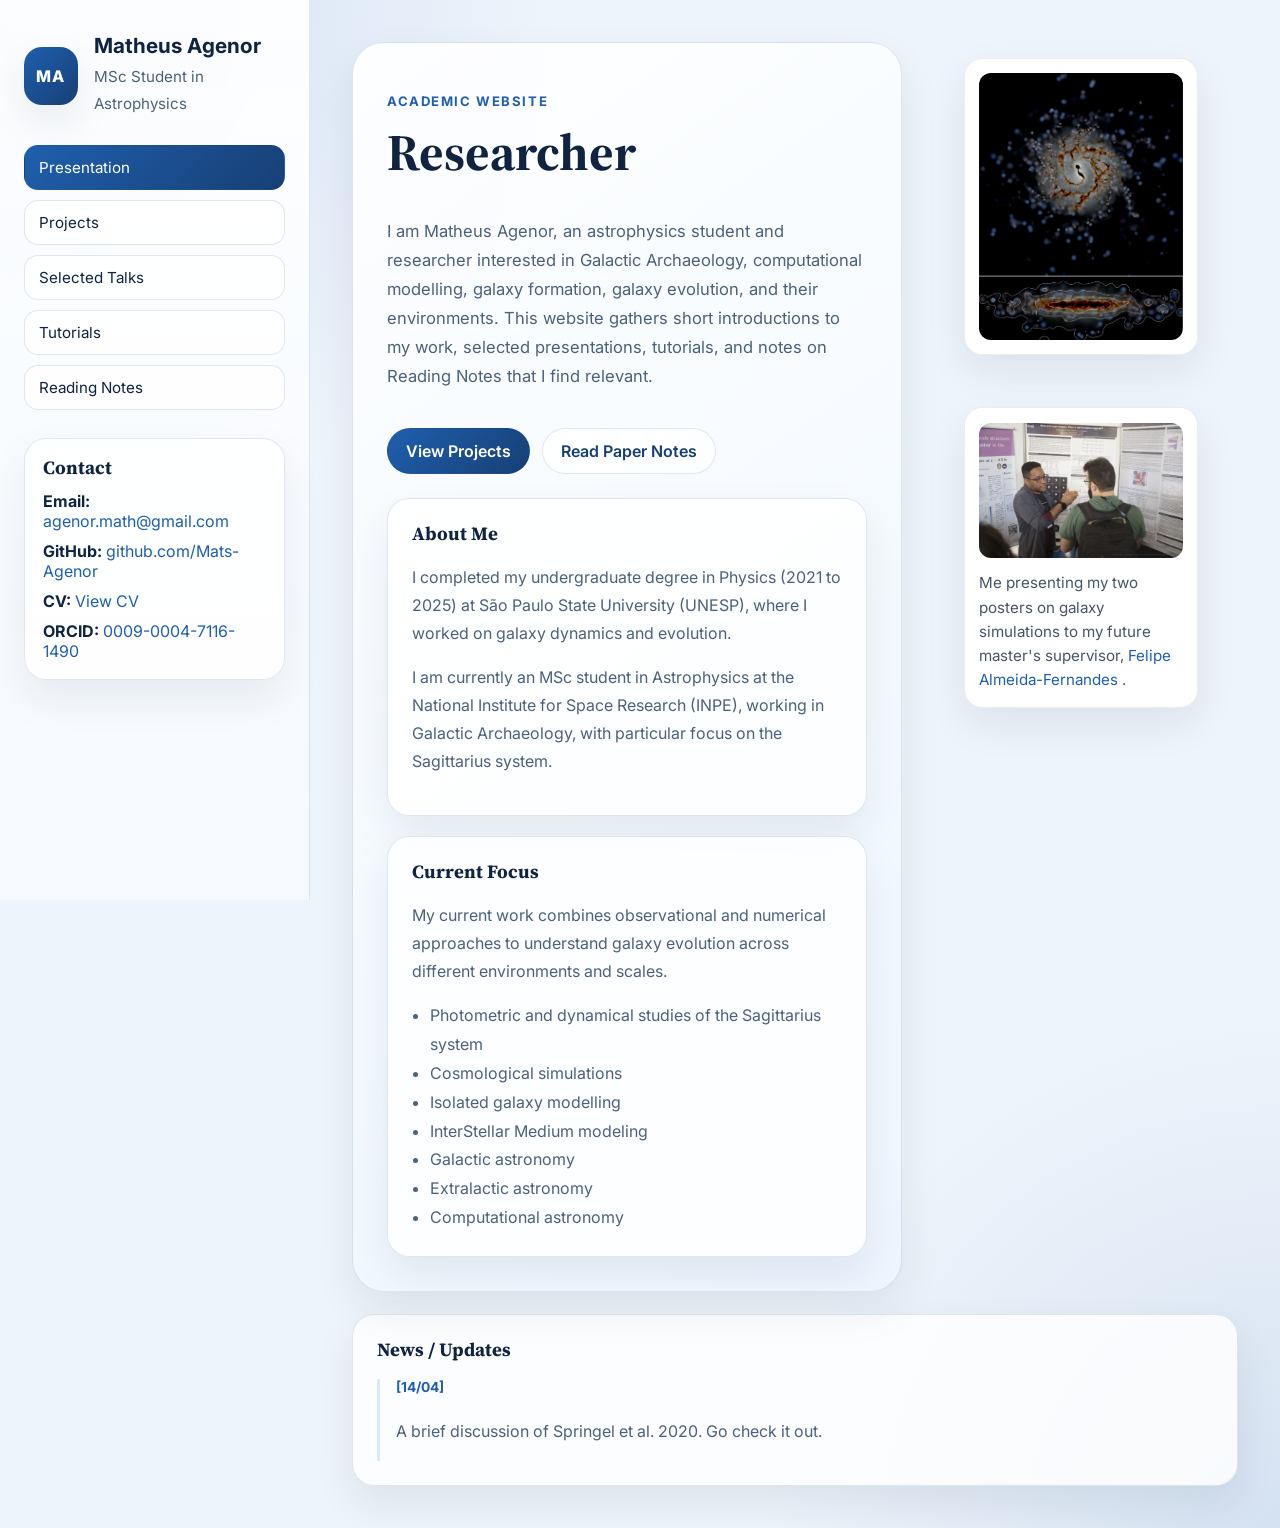
==== commit e651d17f: "Add files via upload" ====
--- a/index.html
+++ b/index.html
@@ -145,13 +145,11 @@
 </div>
 </div>
 <nav aria-label="Primary navigation" class="side-nav">
-<button class="nav-link active" data-tab="home">Presentation</button>
-<button class="nav-link" data-tab="projects">Projects</button>
-<button class="nav-link" data-tab="talks">Selected Talks</button>
-<!--
-        <button class="nav-link" data-tab="tutorials">Tutorials</button>
-        -->
-<button class="nav-link" data-tab="reading-notes">Reading Notes</button>
+<a class="nav-link active" href="index.html">Presentation</a>
+<a class="nav-link" href="projects.html">Projects</a>
+<a class="nav-link" href="talks.html">Selected Talks</a>
+<a class="nav-link" href="tutorials.html">Tutorials</a>
+<a class="nav-link" href="reading-notes.html">Reading Notes</a>
 </nav>
 <div class="sidebar-card">
 <h3>Contact</h3>
@@ -180,7 +178,76 @@
 </div>
 </aside>
 <main class="content">
-<div id="tab-content"></div>
+<section class="tab-panel active" id="home">
+<div class="hero">
+<div class="hero-text">
+<p class="eyebrow">Academic Website</p>
+<h2>Researcher</h2>
+<p class="lead">
+              I am Matheus Agenor, an astrophysics student and researcher interested in Galactic
+              Archaeology, computational modelling, galaxy formation, galaxy evolution, and their
+              environments. This website gathers short introductions to my work, selected
+              presentations, tutorials, and notes on Reading Notes that I find relevant.
+            </p>
+<div class="hero-actions">
+<a class="button" href="projects.html">View Projects</a>
+<a class="button secondary" href="reading-notes.html">Read Paper Notes</a>
+</div>
+<div class="card-stack">
+<article class="card">
+<h3>About Me</h3>
+<p>
+                  I completed my undergraduate degree in Physics (2021 to 2025) at São Paulo State
+                  University (UNESP), where I worked on galaxy dynamics and evolution.
+                </p>
+<p>
+                  I am currently an MSc student in Astrophysics at the National Institute for Space
+                  Research (INPE), working in Galactic Archaeology, with particular focus on the
+                  Sagittarius system.
+                </p>
+</article>
+<article class="card">
+<h3>Current Focus</h3>
+<p>
+                  My current work combines observational and numerical approaches to understand galaxy
+                  evolution across different environments and scales.
+                </p>
+<ul class="bullet-list">
+<li>Photometric and dynamical studies of the Sagittarius system</li>
+<li>Cosmological simulations</li>
+<li>Isolated galaxy modelling</li>
+<li>InterStellar Medium modeling</li>
+<li>Galactic astronomy</li>
+<li>Extralactic astronomy</li>
+<li>Computational astronomy</li>
+</ul>
+</article>
+</div>
+</div>
+<div aria-label="Featured paper figures" class="home-figure-stack">
+<figure class="feature-figure">
+<img alt="Presentation at a scientific event." src="exibicao.png"/>
+</figure>
+<figure class="feature-figure">
+<img alt="Presenting posters on galaxy simulations." src="eu.jpeg"/>
+<figcaption>
+                Me presenting my two posters on galaxy simulations to my future master's supervisor,
+                <a href="https://www.astrofelipe.com/index.html" rel="noopener" target="_blank">
+                  Felipe Almeida-Fernandes
+                </a>.
+              </figcaption>
+</figure>
+</div>
+</div>
+<article class="card full">
+<h3>News / Updates</h3>
+<div class="timeline">
+<div class="timeline-item">
+<span class="timeline-date">[14/04]</span>
+<p>A brief discussion of Springel et al. 2020. Go check it out.</p>
+</div>
+</div></article>
+</section>
 </main>
 </div>
 <script src="script.js"></script>
--- a/style.css
+++ b/style.css
@@ -399,3 +399,13 @@
     font-size: 2rem;
   }
 }
+
+
+.nav-link {
+  display: block;
+  text-decoration: none;
+}
+.button {
+  display: inline-block;
+  text-decoration: none;
+}
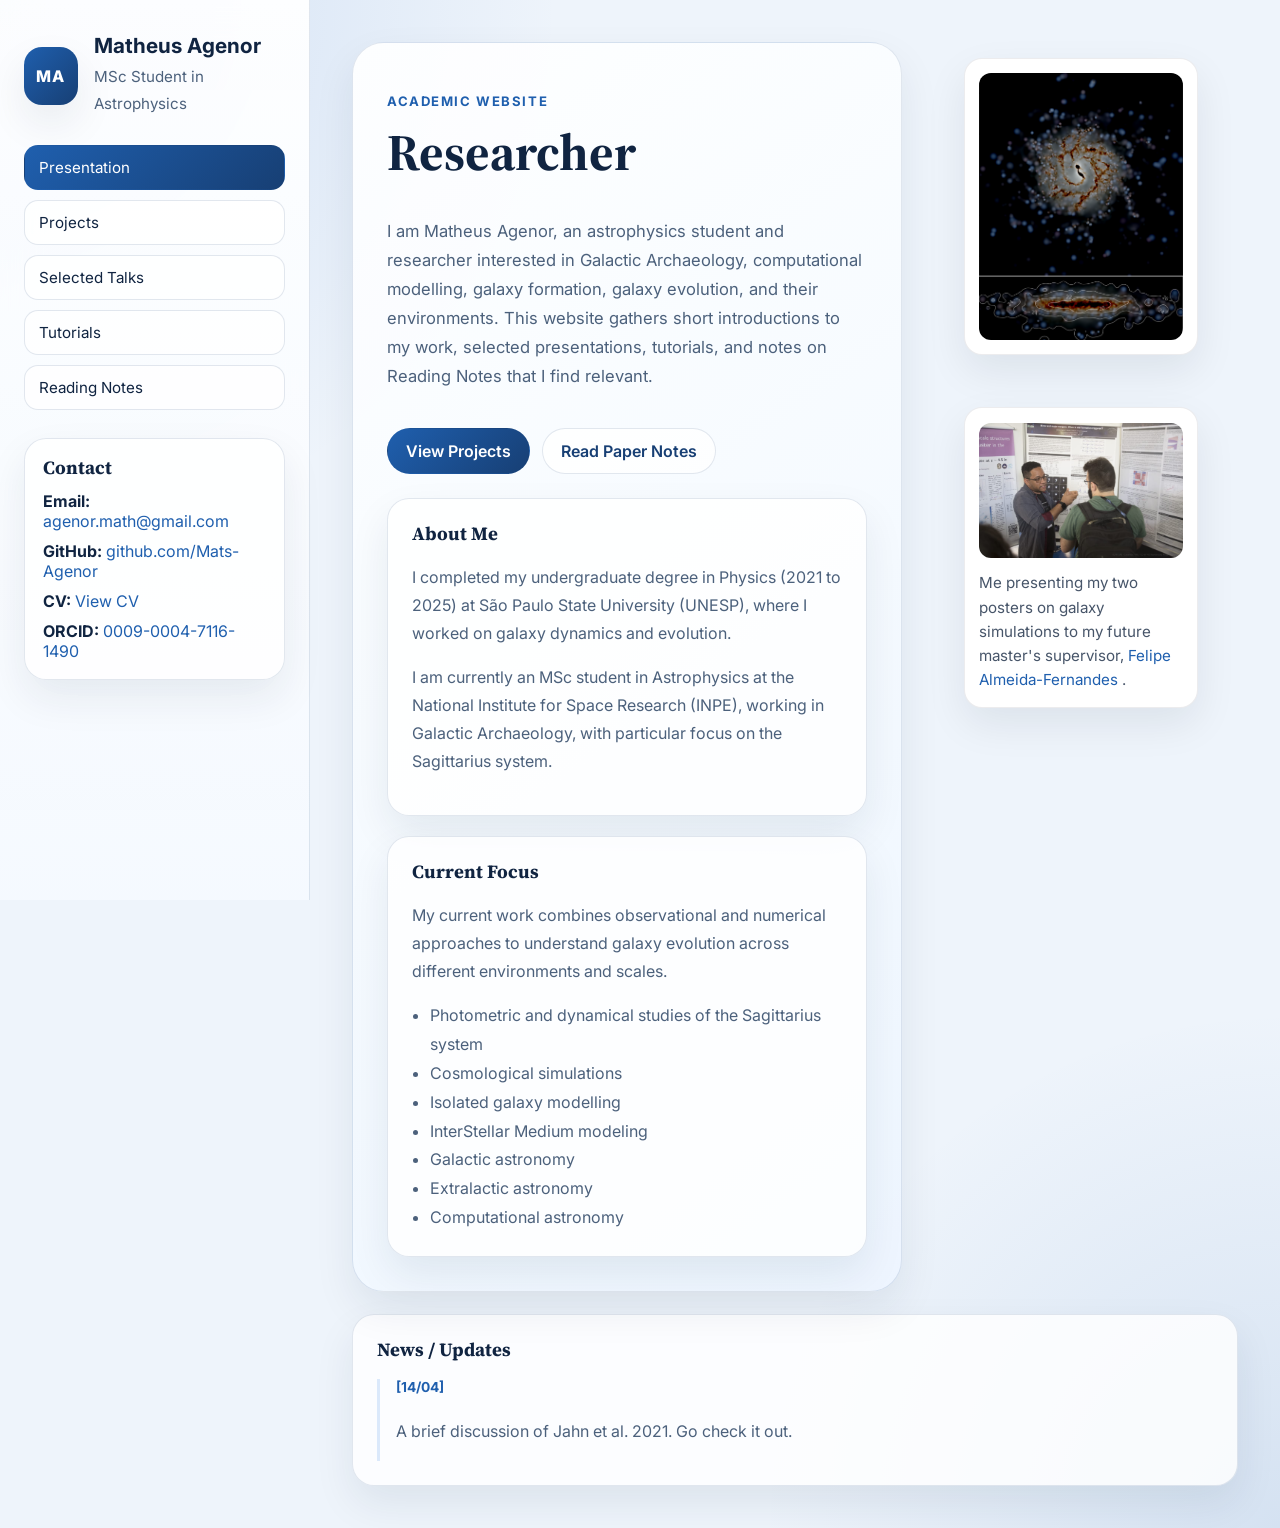
==== commit f8f2c08b: "Update index.html" ====
--- a/index.html
+++ b/index.html
@@ -244,7 +244,7 @@
 <div class="timeline">
 <div class="timeline-item">
 <span class="timeline-date">[14/04]</span>
-<p>A brief discussion of Springel et al. 2020. Go check it out.</p>
+<p>A brief discussion of Jahn et al. 2021. Go check it out.</p>
 </div>
 </div></article>
 </section>
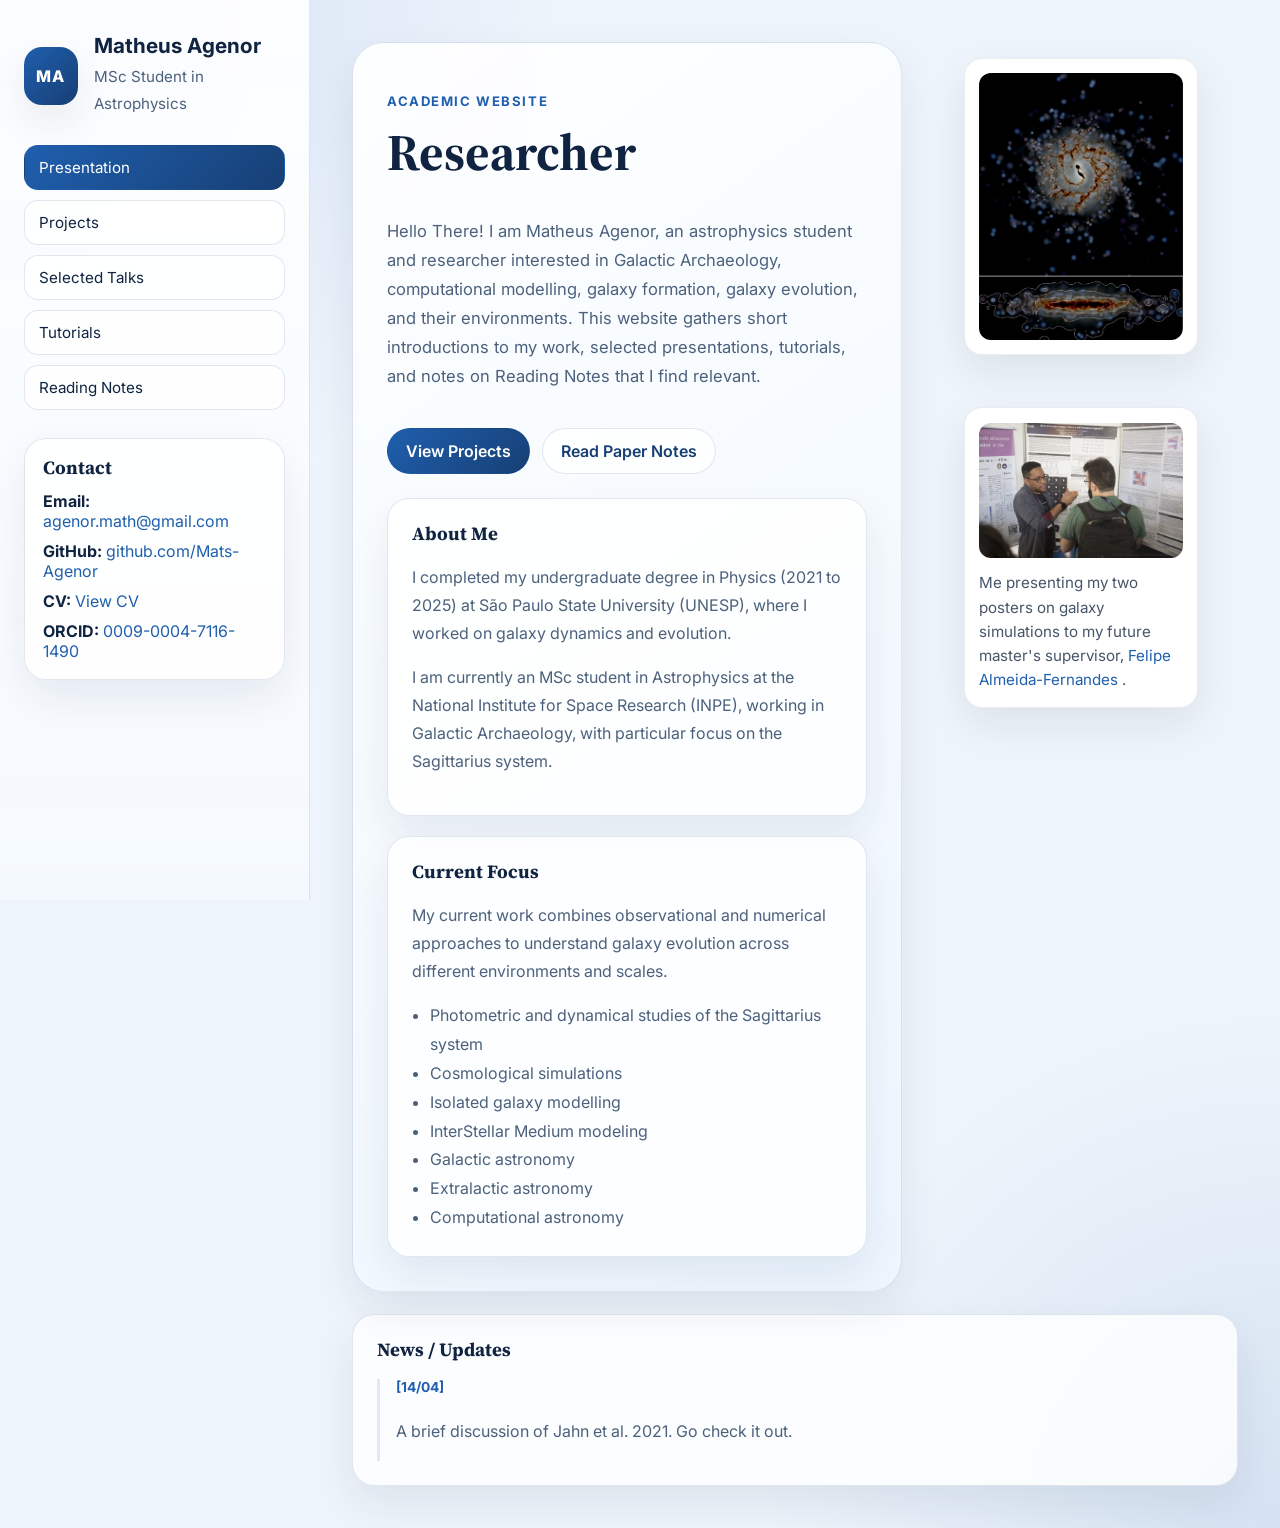
==== commit d126a268: "Update index.html" ====
--- a/index.html
+++ b/index.html
@@ -184,7 +184,7 @@
 <p class="eyebrow">Academic Website</p>
 <h2>Researcher</h2>
 <p class="lead">
-              I am Matheus Agenor, an astrophysics student and researcher interested in Galactic
+              Hello There! I am Matheus Agenor, an astrophysics student and researcher interested in Galactic
               Archaeology, computational modelling, galaxy formation, galaxy evolution, and their
               environments. This website gathers short introductions to my work, selected
               presentations, tutorials, and notes on Reading Notes that I find relevant.
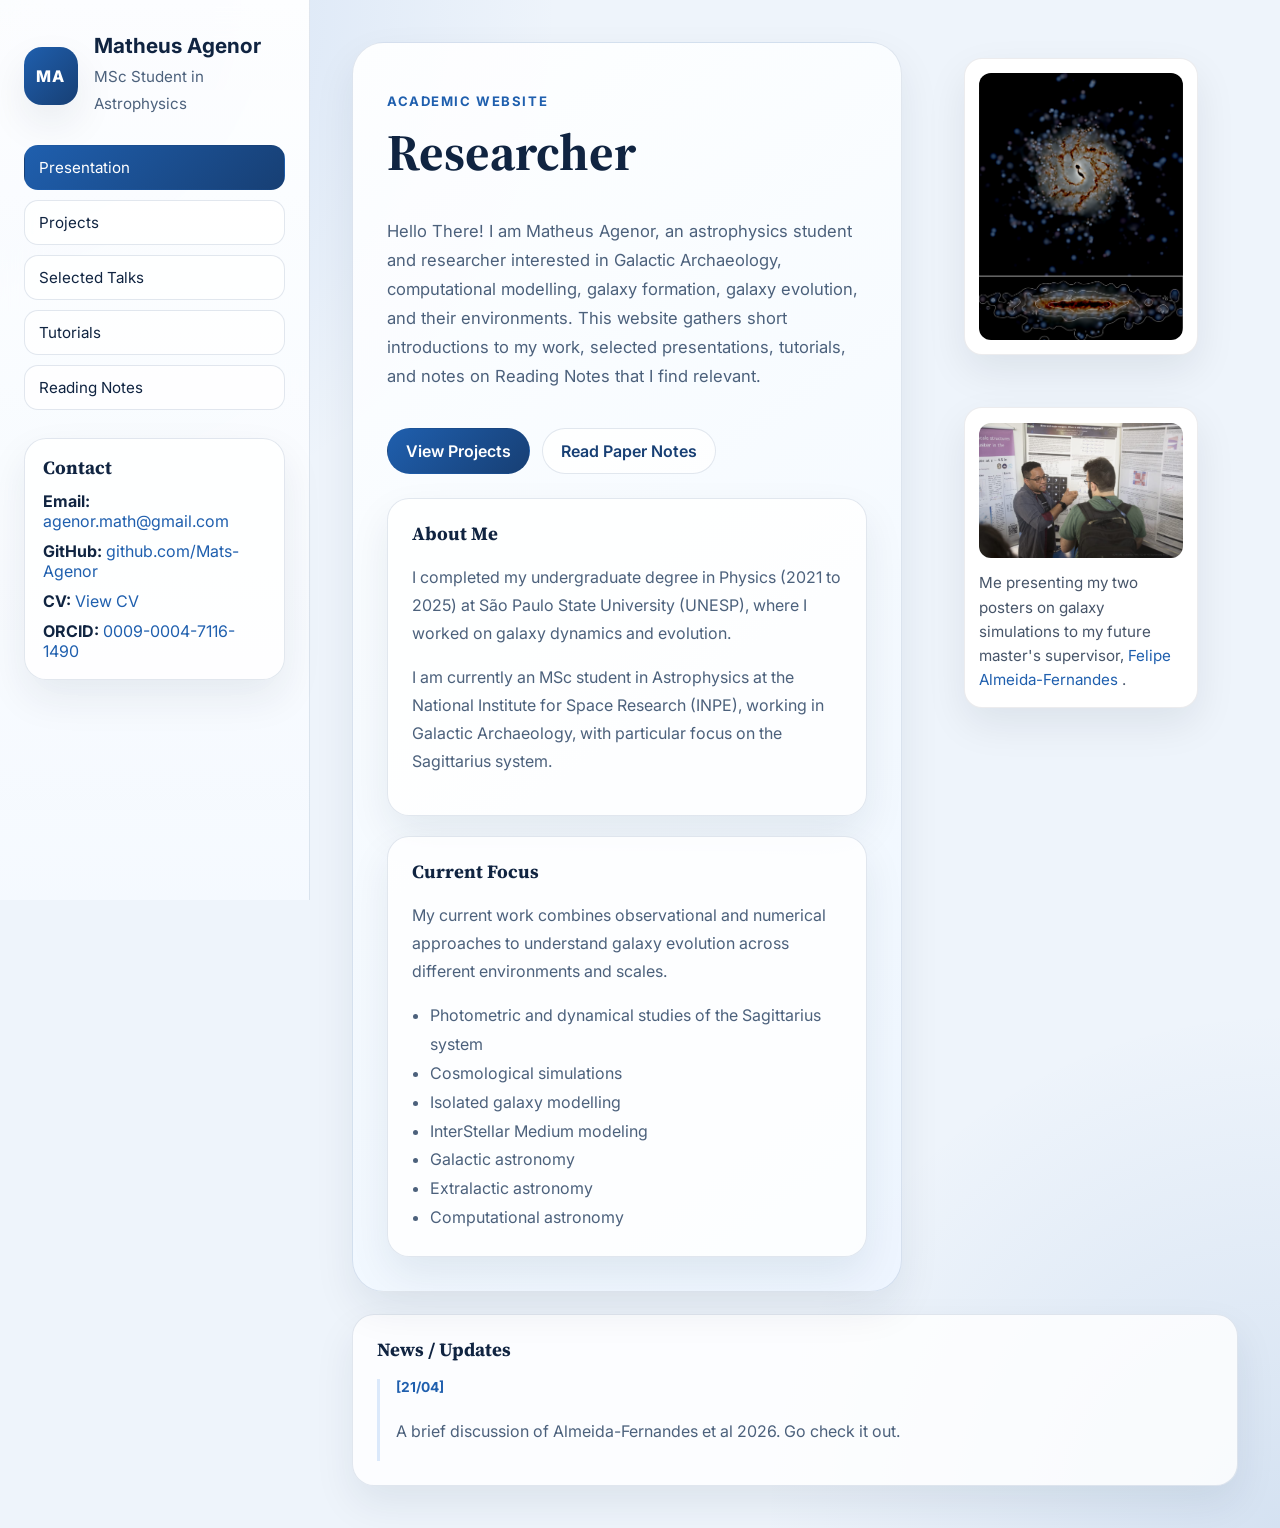
==== commit 4a4271f1: "Update index.html" ====
--- a/index.html
+++ b/index.html
@@ -243,8 +243,8 @@
 <h3>News / Updates</h3>
 <div class="timeline">
 <div class="timeline-item">
-<span class="timeline-date">[14/04]</span>
-<p>A brief discussion of Jahn et al. 2021. Go check it out.</p>
+<span class="timeline-date">[21/04]</span>
+<p>A brief discussion of Almeida-Fernandes et al 2026. Go check it out.</p>
 </div>
 </div></article>
 </section>
